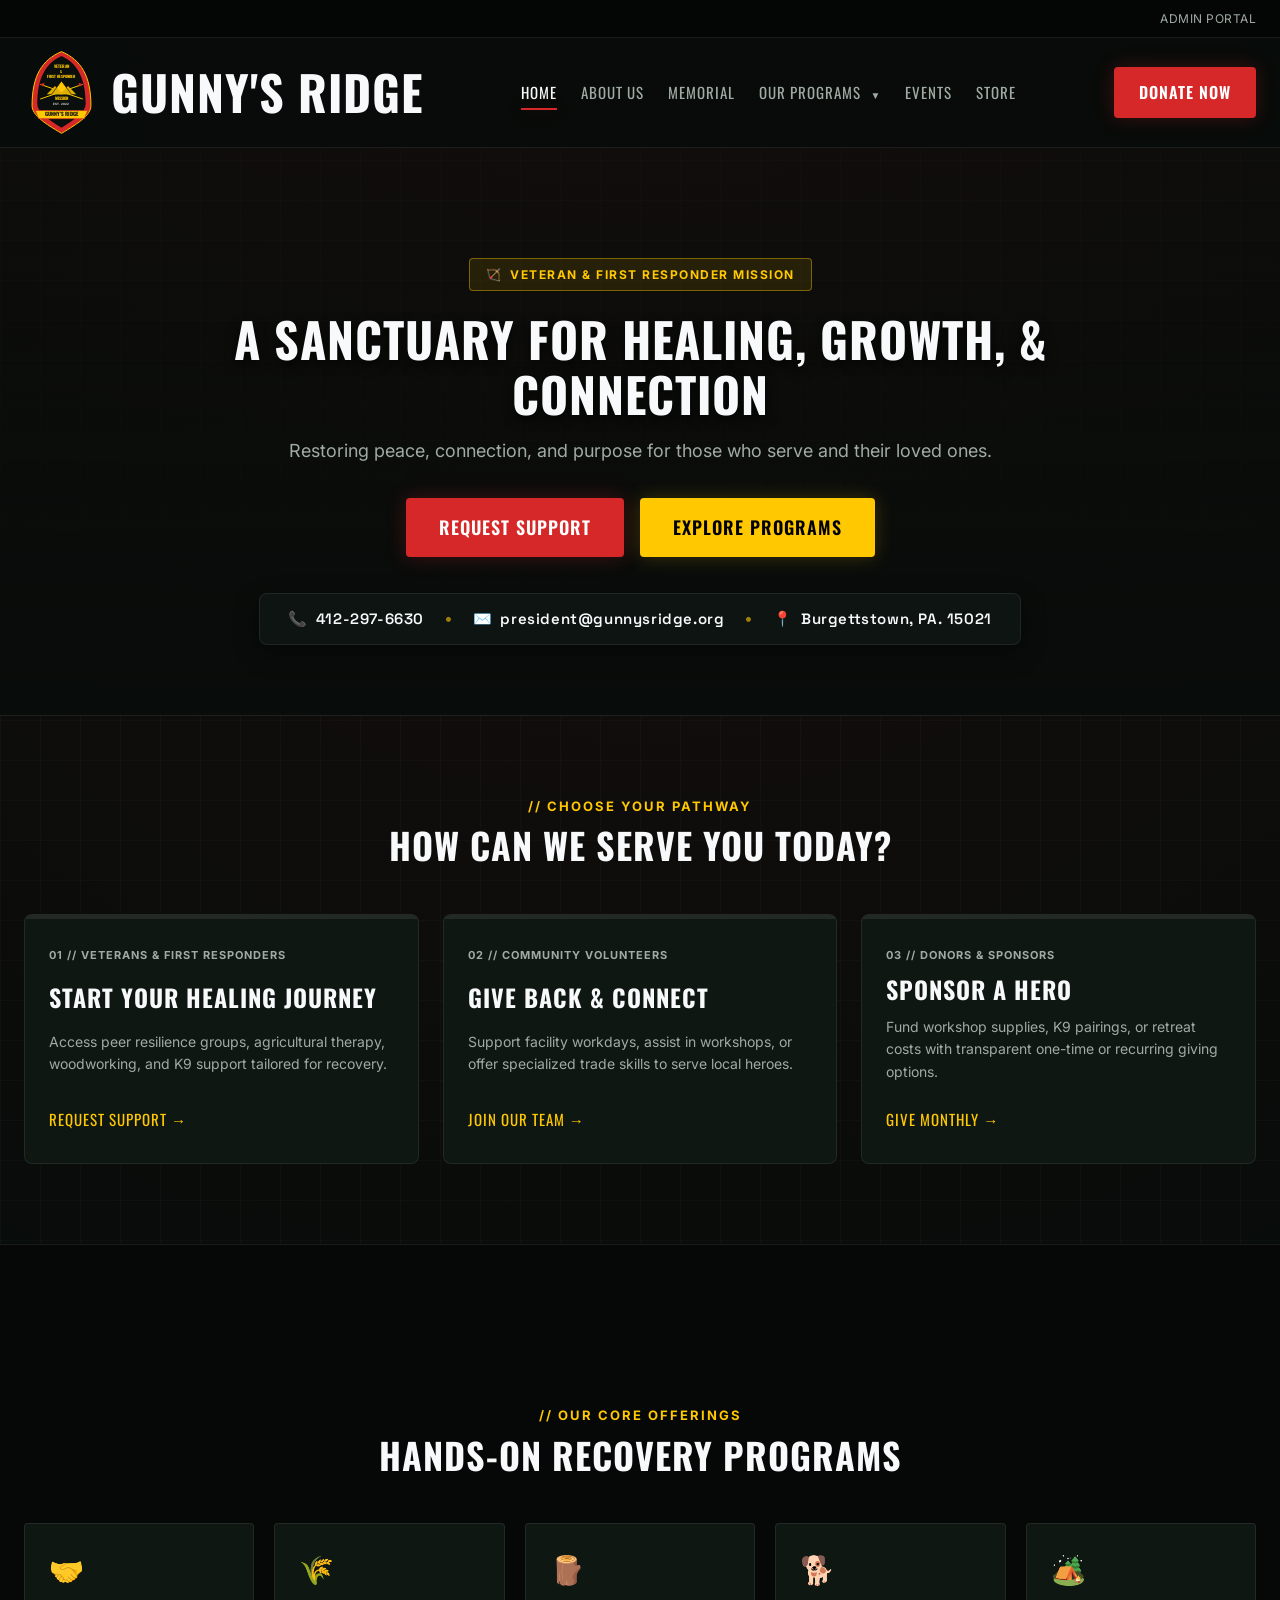
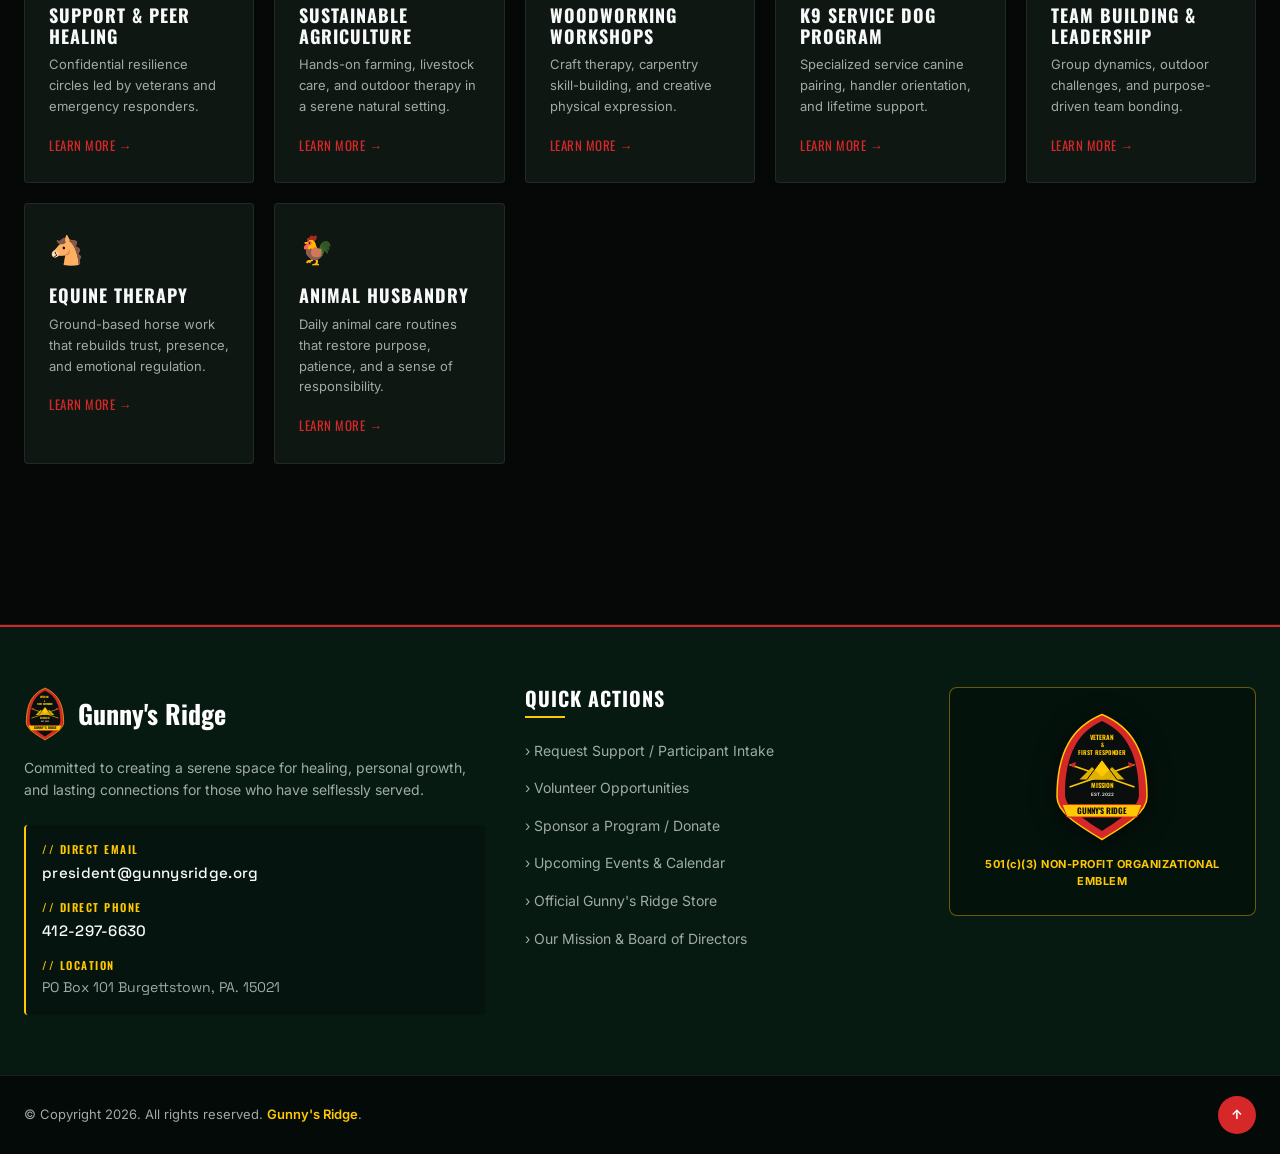
==== index.html @ 1c2050ba "First Commit" ====
<!DOCTYPE html>
<html lang="en">
<head>
  <meta charset="UTF-8">
  <meta name="viewport" content="width=device-width, initial-scale=1.0">
  <title>Gunny's Ridge — Veteran & First Responder Mission</title>
  
  <!-- Modern Display, Body & Contact Ribbon Typography -->
  <link rel="preconnect" href="https://fonts.googleapis.com">
  <link rel="preconnect" href="https://fonts.gstatic.com" crossorigin>
  <link href="https://fonts.googleapis.com/css2?family=Inter:wght@300;400;500;600;700&family=Oswald:wght@500;600;700&family=Space+Grotesk:wght@500;600&display=swap" rel="stylesheet">

  <link rel="stylesheet" href="shared.css">
  <link rel="stylesheet" href="homepage-style.css">
</head>
<body class="bg-pattern" id="top">

  <!-- SVG Logo Template definition for reuse -->
  <svg style="display: none;">
    <symbol id="gunny-emblem" viewBox="0 0 200 260">
      <!-- Shield Outer Border -->
      <path d="M 100,5 C 160,30 190,80 190,170 C 190,200 150,225 100,255 C 50,225 10,200 10,170 C 10,80 40,30 100,5 Z" fill="#D62828" stroke="#FFC800" stroke-width="3"/>
      <!-- Inner Black Shield -->
      <path d="M 100,18 C 148,40 174,85 174,165 C 174,190 140,212 100,238 C 60,212 26,190 26,165 C 26,85 52,40 100,18 Z" fill="#0A0E0C"/>
      
      <!-- Top Text -->
      <text x="100" y="55" fill="#FFC800" font-family="'Oswald', sans-serif" font-size="13" font-weight="700" text-anchor="middle">VETERAN</text>
      <text x="100" y="70" fill="#FFC800" font-family="'Oswald', sans-serif" font-size="11" font-weight="700" text-anchor="middle">&amp;</text>
      <text x="100" y="85" fill="#FFC800" font-family="'Oswald', sans-serif" font-size="12" font-weight="700" text-anchor="middle">FIRST RESPONDER</text>
      
      <!-- Crossed Arrows -->
      <line x1="35" y1="150" x2="165" y2="105" stroke="#FFC800" stroke-width="3"/>
      <polygon points="165,105 152,100 155,112" fill="#D62828"/>
      <line x1="35" y1="105" x2="165" y2="150" stroke="#FFC800" stroke-width="3"/>
      <polygon points="35,105 48,100 45,112" fill="#D62828"/>
      
      <!-- Gold Mountain Peaks -->
      <polygon points="100,95 130,135 70,135" fill="#FFC800"/>
      <polygon points="80,110 105,135 55,135" fill="#E0B000"/>
      <polygon points="120,110 145,135 95,135" fill="#E0B000"/>
      <polyline points="70,135 100,95 130,135" fill="none" stroke="#0A0E0C" stroke-width="2"/>
      
      <!-- Mission Text -->
      <text x="100" y="152" fill="#FFC800" font-family="'Oswald', sans-serif" font-size="13" font-weight="700" text-anchor="middle">MISSION</text>
      <text x="100" y="167" fill="#FFFFFF" font-family="'Inter', sans-serif" font-size="9" font-weight="600" text-anchor="middle">EST. 2022</text>
      
      <!-- Banner Ribbon -->
      <path d="M 20,185 L 180,185 L 170,210 L 30,210 Z" fill="#FFC800" stroke="#D62828" stroke-width="2"/>
      <text x="100" y="203" fill="#0A0E0C" font-family="'Oswald', sans-serif" font-size="16" font-weight="700" text-anchor="middle">GUNNY'S RIDGE</text>
    </symbol>
  </svg>

  <!-- Clean Top Utility Bar -->
  <div class="utility-bar">
    <div class="utility-container">
      <div class="utility-actions">
        <a href="#admin" class="admin-link">Admin Portal</a>
      </div>
    </div>
  </div>

<!-- Primary Navigation Header -->
  <header class="navbar">
    <div class="nav-container">
      <a href="index.html" class="brand-logo">
        <svg class="logo-img" viewBox="0 0 200 260"><use href="#gunny-emblem"></use></svg>
        <span class="brand-title">GUNNY'S RIDGE</span>
      </a>

      <input type="checkbox" id="nav-toggle" class="nav-toggle-input">
      <label for="nav-toggle" class="nav-toggle-label" aria-label="Toggle Navigation Menu">
        <span></span>
        <span></span>
        <span></span>
      </label>

      <nav class="nav-menu">
        <ul class="nav-links">
          <li><a href="index.html" class="nav-item active">HOME</a></li>
          <li><a href="About Us/about_us.html" class="nav-item">ABOUT US</a></li>
          <li><a href="About Us/about_us.html#memorial" class="nav-item">MEMORIAL</a></li>
          <li class="nav-dropdown">
            <a href="programs/programs-overview.html" class="nav-item">OUR PROGRAMS <span class="dropdown-arrow">▼</span></a>
            <ul class="dropdown-menu">
              <li><a href="programs/support-and-healing.html">Support and Healing</a></li>
              <li><a href="programs/sustainable-agriculture.html">Sustainable Agriculture</a></li>
              <li><a href="programs/wood-working.html">Wood Working</a></li>
              <li><a href="programs/team-building.html">Team Building &amp; Leadership</a></li>
              <li><a href="programs/k9-service.html">K9 Service Dog Program</a></li>
              <li><a href="programs/equine-therapy.html">Equine Therapy</a></li>
              <li><a href="programs/animal-husbandry.html">Animal Husbandry</a></li>
            </ul>
          </li>
          <li><a href="index.html#events" class="nav-item">EVENTS</a></li>
          <li><a href="index.html#shop" class="nav-item">STORE</a></li>
        </ul>
        <div class="nav-cta-mobile">
          <a href="index.html#donate" class="btn btn-crimson">DONATE NOW</a>
        </div>
      </nav>

      <div class="nav-cta-desktop">
        <a href="index.html#donate" class="btn btn-crimson">DONATE NOW</a>
      </div>
    </div>
  </header>

  <main>
    <!-- Hero Section -->
    <section class="hero">
      <div class="hero-container">
        <div class="hero-badge">
          <span class="badge-icon">🏹</span> VETERAN &amp; FIRST RESPONDER MISSION
        </div>
        <h1 class="hero-title">A SANCTUARY FOR HEALING, GROWTH, &amp; CONNECTION</h1>
        <p class="hero-subtitle">
          Restoring peace, connection, and purpose for those who serve and their loved ones.
        </p>
        <div class="hero-actions">
          <a href="#intake" class="btn btn-crimson btn-lg">REQUEST SUPPORT</a>
          <a href="#programs" class="btn btn-gold btn-lg">EXPLORE PROGRAMS</a>
        </div>

        <!-- Integrated Glassmorphic Contact Ribbon -->
        <div class="hero-contact-ribbon">
          <a href="tel:4122976630" class="hero-contact-item">📞 <span>412-297-6630</span></a>
          <span class="ribbon-divider">•</span>
          <a href="mailto:president@gunnysridge.org" class="hero-contact-item">✉️ <span>president@gunnysridge.org</span></a>
          <span class="ribbon-divider desktop-only">•</span>
          <span class="hero-contact-item desktop-only">📍 <span>Burgettstown, PA. 15021</span></span>
        </div>
      </div>
    </section>

    <!-- Segmented 3-Pathway Conversion Funnel -->
    <section class="section-container" id="pathways">
      <div class="section-header">
        <span class="section-badge">// CHOOSE YOUR PATHWAY</span>
        <h2 class="section-title">HOW CAN WE SERVE YOU TODAY?</h2>
      </div>

      <div class="pathways-grid">
        <!-- Pathway 1: Veterans -->
        <article class="pathway-card card-crimson" id="intake">
          <div class="card-badge">01 // VETERANS &amp; FIRST RESPONDERS</div>
          <h3 class="card-title">Start Your Healing Journey</h3>
          <p class="card-desc">Access peer resilience groups, agricultural therapy, woodworking, and K9 support tailored for recovery.</p>
          <a href="#intake" class="card-link">REQUEST SUPPORT →</a>
        </article>

        <!-- Pathway 2: Volunteers -->
        <article class="pathway-card card-gold" id="volunteer">
          <div class="card-badge">02 // COMMUNITY VOLUNTEERS</div>
          <h3 class="card-title">Give Back &amp; Connect</h3>
          <p class="card-desc">Support facility workdays, assist in workshops, or offer specialized trade skills to serve local heroes.</p>
          <a href="#volunteer" class="card-link">JOIN OUR TEAM →</a>
        </article>

        <!-- Pathway 3: Donors -->
        <article class="pathway-card card-accent" id="donate">
          <div class="card-badge">03 // DONORS &amp; SPONSORS</div>
          <h3 class="card-title">Sponsor A Hero</h3>
          <p class="card-desc">Fund workshop supplies, K9 pairings, or retreat costs with transparent one-time or recurring giving options.</p>
          <a href="#donate" class="card-link">GIVE MONTHLY →</a>
        </article>
      </div>
    </section>

    <!-- Core Programs Showcase -->
    <section class="programs-wrapper" id="programs">
      <div class="section-container">
        <div class="section-header">
          <span class="section-badge">// OUR CORE OFFERINGS</span>
          <h2 class="section-title">HANDS-ON RECOVERY PROGRAMS</h2>
        </div>

        <div class="programs-grid">
          <div class="program-card">
            <div class="program-icon">🤝</div>
            <h4>Support &amp; Peer Healing</h4>
            <p>Confidential resilience circles led by veterans and emergency responders.</p>
            <a href="programs/support-and-healing.html" class="program-link">LEARN MORE →</a>
          </div>

          <div class="program-card">
            <div class="program-icon">🌾</div>
            <h4>Sustainable Agriculture</h4>
            <p>Hands-on farming, livestock care, and outdoor therapy in a serene natural setting.</p>
            <a href="programs/sustainable-agriculture.html" class="program-link">LEARN MORE →</a>
          </div>

          <div class="program-card">
            <div class="program-icon">🪵</div>
            <h4>Woodworking Workshops</h4>
            <p>Craft therapy, carpentry skill-building, and creative physical expression.</p>
            <a href="programs/wood-working.html" class="program-link">LEARN MORE →</a>
          </div>

          <div class="program-card">
            <div class="program-icon">🐕</div>
            <h4>K9 Service Dog Program</h4>
            <p>Specialized service canine pairing, handler orientation, and lifetime support.</p>
            <a href="programs/k9-service.html" class="program-link">LEARN MORE →</a>
          </div>

          <div class="program-card">
            <div class="program-icon">🏕️</div>
            <h4>Team Building &amp; Leadership</h4>
            <p>Group dynamics, outdoor challenges, and purpose-driven team bonding.</p>
            <a href="programs/team-building.html" class="program-link">LEARN MORE →</a>
          </div>

          <div class="program-card">
            <div class="program-icon">🐴</div>
            <h4>Equine Therapy</h4>
            <p>Ground-based horse work that rebuilds trust, presence, and emotional regulation.</p>
            <a href="programs/equine-therapy.html" class="program-link">LEARN MORE →</a>
          </div>

          <div class="program-card">
            <div class="program-icon">🐓</div>
            <h4>Animal Husbandry</h4>
            <p>Daily animal care routines that restore purpose, patience, and a sense of responsibility.</p>
            <a href="programs/animal-husbandry.html" class="program-link">LEARN MORE →</a>
          </div>
        </div>
      </div>
    </section>

    <div id="events" hidden></div>
    <div id="shop" hidden></div>
  </main>

  <!-- Modernized Footer -->
  <footer class="modern-footer">
    <div class="footer-container">
      <!-- Col 1: Brand & Modern Contact Info -->
      <div class="footer-col brand-col">
        <div class="footer-logo-block">
          <svg class="footer-logo-img" viewBox="0 0 200 260"><use href="#gunny-emblem"></use></svg>
          <div class="footer-brand-title">Gunny's Ridge</div>
        </div>
        <p class="footer-mission">
          Committed to creating a serene space for healing, personal growth, and lasting connections for those who have selflessly served.
        </p>
        
        <!-- Modern Micro-Typography Contact Blocks -->
        <div class="footer-contact-info">
          <div class="contact-item">
            <span class="contact-label">// DIRECT EMAIL</span>
            <a href="mailto:president@gunnysridge.org" class="contact-value">president@gunnysridge.org</a>
          </div>
          <div class="contact-item">
            <span class="contact-label">// DIRECT PHONE</span>
            <a href="tel:4122976630" class="contact-value">412-297-6630</a>
          </div>
          <div class="contact-item">
            <span class="contact-label">// LOCATION</span>
            <span class="contact-value-static">PO Box 101 Burgettstown, PA. 15021</span>
          </div>
        </div>
      </div>

      <!-- Col 2: High-Value Quick Links -->
      <div class="footer-col nav-col">
        <h3 class="footer-heading">Quick Actions</h3>
        <ul class="footer-links">
          <li><a href="index.html#intake">› Request Support / Participant Intake</a></li>
          <li><a href="index.html#volunteer">› Volunteer Opportunities</a></li>
          <li><a href="index.html#donate">› Sponsor a Program / Donate</a></li>
          <li><a href="index.html#events">› Upcoming Events &amp; Calendar</a></li>
          <li><a href="index.html#shop">› Official Gunny's Ridge Store</a></li>
          <li><a href="About Us/about_us.html">› Our Mission &amp; Board of Directors</a></li>
        </ul>
      </div>

      <!-- Col 3: Emblem Showcase & Crest -->
      <div class="footer-col crest-col">
        <div class="crest-card">
          <svg class="crest-img" viewBox="0 0 200 260"><use href="#gunny-emblem"></use></svg>
          <div class="crest-tag">501(c)(3) NON-PROFIT ORGANIZATIONAL EMBLEM</div>
        </div>
      </div>
    </div>

    <!-- Sub-footer Bottom Bar -->
    <div class="footer-bottom">
      <div class="bottom-container">
        <p>© Copyright 2026. All rights reserved. <span class="highlight-text">Gunny's Ridge</span>.</p>
        <a href="#top" class="back-to-top" aria-label="Back to Top">
          <span>↑</span>
        </a>
      </div>
    </div>
  </footer>

</body>
</html>
---- shared.css ----
/* ==========================================================================
   GUNNY'S RIDGE — SHARED DESIGN SYSTEM (chrome, tokens, layout)
   ========================================================================== */

:root {
  --brand-red: #D62828;
  --brand-red-hover: #B01E1E;
  --brand-gold: #FFC800;
  --brand-gold-hover: #E0B000;

  --bg-dark-base: #080C0A;
  --bg-forest-dark: #061A12;
  --bg-card-surface: #0F1713;
  --bg-card-hover: #16221C;

  --text-primary: #F8F9FA;
  --text-muted: #A0ABA4;
  --text-gold: #FFD700;

  --border-subtle: rgba(255, 255, 255, 0.08);
  --border-red: rgba(214, 40, 40, 0.4);
  --border-gold: rgba(255, 200, 0, 0.4);
  --glow-red: 0 0 20px rgba(214, 40, 40, 0.25);
  --glow-gold: 0 0 20px rgba(255, 200, 0, 0.2);

  --font-heading: 'Oswald', sans-serif;
  --font-body: 'Inter', system-ui, -apple-system, sans-serif;
  --font-tech: 'Space Grotesk', sans-serif;

  --radius-sm: 4px;
  --radius-md: 8px;
  --radius-lg: 12px;
  --transition: all 0.25s cubic-bezier(0.4, 0, 0.2, 1);
}

*, *::before, *::after {
  box-sizing: border-box;
  margin: 0;
  padding: 0;
}

html {
  scroll-behavior: smooth;
  font-size: 16px;
}

body {
  background-color: var(--bg-dark-base);
  color: var(--text-primary);
  font-family: var(--font-body);
  line-height: 1.6;
  -webkit-font-smoothing: antialiased;
  overflow-x: hidden;
}

h1, h2, h3, h4 {
  font-family: var(--font-heading);
  text-transform: uppercase;
  letter-spacing: 1px;
  line-height: 1.15;
}

a {
  color: inherit;
  text-decoration: none;
}

.bg-pattern {
  background-image:
    radial-gradient(circle at 50% 0%, rgba(214, 40, 40, 0.08) 0%, transparent 50%),
    linear-gradient(to right, rgba(255, 255, 255, 0.02) 1px, transparent 1px),
    linear-gradient(to bottom, rgba(255, 255, 255, 0.02) 1px, transparent 1px);
  background-size: 100% 100%, 40px 40px, 40px 40px;
}

.desktop-only {
  display: inline;
}

/* Buttons */
.btn {
  display: inline-flex;
  align-items: center;
  justify-content: center;
  padding: 12px 24px;
  min-height: 48px;
  font-family: var(--font-heading);
  font-size: 16px;
  font-weight: 600;
  letter-spacing: 1px;
  text-transform: uppercase;
  border-radius: var(--radius-sm);
  cursor: pointer;
  border: 1px solid transparent;
  transition: var(--transition);
  white-space: nowrap;
  flex-shrink: 0;
}

.btn-lg {
  padding: 14px 32px;
  font-size: 18px;
}

.btn-crimson {
  background-color: var(--brand-red);
  color: #FFFFFF;
  box-shadow: var(--glow-red);
}

.btn-crimson:hover {
  background-color: var(--brand-red-hover);
  transform: translateY(-2px);
}

.btn-gold {
  background-color: var(--brand-gold);
  color: #000000;
  box-shadow: var(--glow-gold);
}

.btn-gold:hover {
  background-color: var(--brand-gold-hover);
  transform: translateY(-2px);
}

/* Utility bar */
.utility-bar {
  background-color: #040605;
  border-bottom: 1px solid var(--border-subtle);
  font-size: 13px;
  padding: 8px 0;
}

.utility-container {
  max-width: 1280px;
  margin: 0 auto;
  padding: 0 24px;
  display: flex;
  justify-content: flex-end;
  align-items: center;
  gap: 12px;
}

.admin-link {
  color: var(--text-muted);
  font-size: 12px;
  letter-spacing: 0.5px;
  text-transform: uppercase;
  white-space: nowrap;
}

.admin-link:hover {
  color: var(--text-primary);
}

/* Navbar */
.navbar {
  position: sticky;
  top: 0;
  z-index: 1000;
  background-color: rgba(8, 12, 10, 0.95);
  backdrop-filter: blur(12px);
  border-bottom: 1px solid var(--border-subtle);
}

.nav-container {
  max-width: 1280px;
  margin: 0 auto;
  padding: 12px 24px;
  display: flex;
  justify-content: space-between;
  align-items: center;
  gap: 20px;
  position: relative;
}

.brand-logo {
  display: flex;
  align-items: center;
  gap: 12px;
  flex-shrink: 0;
  text-decoration: none;
}

.logo-img {
  height: 85px;
  width: 75px;
  flex-shrink: 0;
  display: block;
}

.brand-title {
  font-family: var(--font-heading);
  font-size: 48px;
  font-weight: 700;
  color: var(--text-primary);
  line-height: 1;
  letter-spacing: 1px;
  white-space: nowrap;
}

.nav-menu {
  display: flex;
  align-items: center;
  gap: 28px;
}

.nav-links {
  display: flex;
  align-items: center;
  gap: 24px;
  list-style: none;
}

.nav-item {
  font-family: var(--font-heading);
  font-size: 15px;
  letter-spacing: 1px;
  color: var(--text-muted);
  padding: 6px 0;
  transition: var(--transition);
  position: relative;
  white-space: nowrap;
  display: inline-block;
}

.nav-item:hover,
.nav-item.active {
  color: var(--text-primary);
}

.nav-item.active::after {
  content: '';
  position: absolute;
  bottom: 0;
  left: 0;
  width: 100%;
  height: 2px;
  background-color: var(--brand-red);
  box-shadow: var(--glow-red);
}

.nav-cta-desktop {
  flex-shrink: 0;
}

.nav-cta-mobile {
  display: none;
}

.nav-toggle-input {
  display: none;
}

.nav-toggle-label {
  display: none;
  flex-direction: column;
  justify-content: space-between;
  width: 28px;
  height: 20px;
  cursor: pointer;
  flex-shrink: 0;
}

.nav-toggle-label span {
  height: 3px;
  width: 100%;
  background-color: var(--text-primary);
  border-radius: 2px;
  transition: var(--transition);
}

/* Dropdown */
.nav-dropdown {
  position: relative;
  display: inline-block;
}

.dropdown-arrow {
  font-size: 10px;
  margin-left: 6px;
  vertical-align: middle;
  transition: transform 0.2s ease;
}

.dropdown-menu {
  display: none;
  position: absolute;
  top: 100%;
  left: 0;
  background-color: var(--bg-card-surface);
  border: 1px solid var(--border-subtle);
  border-radius: var(--radius-sm);
  list-style: none;
  padding: 12px 0;
  min-width: 280px;
  z-index: 1001;
  box-shadow: 0 12px 30px rgba(0, 0, 0, 0.7), var(--glow-gold);
}

.nav-dropdown:hover .dropdown-menu {
  display: block;
  animation: fadeIn 0.2s ease-in-out;
}

.nav-dropdown:hover .dropdown-arrow {
  transform: rotate(180deg);
}

.dropdown-menu li a {
  display: block;
  padding: 12px 24px;
  color: var(--text-muted);
  font-size: 14px;
  font-family: var(--font-heading);
  letter-spacing: 1px;
  transition: var(--transition);
  text-transform: uppercase;
}

.dropdown-menu li a:hover {
  background-color: var(--bg-card-hover);
  color: var(--brand-gold);
  padding-left: 28px;
  border-left: 3px solid var(--brand-gold);
}

@keyframes fadeIn {
  from { opacity: 0; transform: translateY(-10px); }
  to { opacity: 1; transform: translateY(0); }
}

/* Page layout helpers */
.page-hero {
  padding: 80px 24px 60px;
  background:
    linear-gradient(180deg, rgba(8, 12, 10, 0.7) 0%, var(--bg-dark-base) 100%),
    url('https://images.unsplash.com/photo-1473448912268-2022ce9509d8?auto=format&fit=crop&w=1600&q=80') center/cover no-repeat;
  border-bottom: 1px solid var(--border-subtle);
  text-align: center;
}

.page-hero-container {
  max-width: 800px;
  margin: 0 auto;
}

.page-hero-title {
  font-size: 44px;
  margin-top: 8px;
  margin-bottom: 16px;
  text-shadow: 0 4px 12px rgba(0, 0, 0, 0.8);
}

.page-hero-subtitle {
  font-size: 17px;
  color: var(--text-muted);
  line-height: 1.6;
}

.section-container {
  max-width: 1280px;
  margin: 0 auto;
  padding: 80px 24px;
}

.section-header {
  text-align: center;
  margin-bottom: 48px;
}

.section-badge {
  color: var(--brand-gold);
  font-size: 13px;
  font-weight: 700;
  letter-spacing: 2px;
  display: block;
  margin-bottom: 8px;
}

.section-title {
  font-size: 36px;
}

.section-subtitle {
  color: var(--text-muted);
  font-size: 16px;
  max-width: 720px;
  margin: 12px auto 0;
  line-height: 1.6;
}

.narrative-text {
  color: var(--text-muted);
  font-size: 15px;
  margin-bottom: 16px;
  line-height: 1.7;
}

.content-body {
  max-width: 800px;
  text-align: center;
}

.card-badge {
  font-size: 11px;
  font-weight: 700;
  letter-spacing: 1px;
  color: var(--text-muted);
  margin-bottom: 12px;
}

.card-title {
  font-size: 24px;
  margin-bottom: 12px;
}

.card-desc {
  color: var(--text-muted);
  font-size: 14px;
  margin-bottom: 24px;
}

.card-link {
  font-family: var(--font-heading);
  font-size: 15px;
  color: var(--brand-gold);
  letter-spacing: 1px;
  display: inline-flex;
  align-items: center;
  gap: 6px;
  transition: var(--transition);
}

.card-link:hover {
  color: #FFFFFF;
}

/* FAQ */
.faq-section {
  max-width: 900px;
  margin: 0 auto 80px;
  padding: 0 24px;
}

.faq-title {
  text-align: center;
  font-size: 32px;
  margin-bottom: 30px;
  color: var(--brand-gold);
}

.faq-item {
  background: var(--bg-card-surface);
  border: 1px solid var(--border-subtle);
  border-radius: var(--radius-sm);
  margin-bottom: 16px;
  transition: var(--transition);
}

.faq-item:hover {
  border-color: var(--border-gold);
}

.faq-item summary {
  font-family: var(--font-heading);
  padding: 20px 24px;
  cursor: pointer;
  font-size: 18px;
  color: var(--text-primary);
  list-style: none;
  display: flex;
  justify-content: space-between;
  align-items: center;
  letter-spacing: 0.5px;
}

.faq-item summary::-webkit-details-marker {
  display: none;
}

.faq-item summary::after {
  content: '+';
  color: var(--brand-red);
  font-size: 24px;
  font-weight: 700;
  transition: var(--transition);
}

.faq-item[open] summary::after {
  content: '−';
  color: var(--brand-gold);
}

.faq-item p {
  padding: 0 24px 24px;
  color: var(--text-muted);
  font-size: 15px;
  line-height: 1.7;
  border-top: 1px solid rgba(255, 255, 255, 0.05);
  margin-top: 10px;
  padding-top: 20px;
}

/* Footer */
.modern-footer {
  background-color: var(--bg-forest-dark);
  border-top: 2px solid var(--brand-red);
  color: var(--text-primary);
  padding-top: 60px;
}

.footer-container {
  max-width: 1280px;
  margin: 0 auto;
  padding: 0 24px 60px;
  display: grid;
  grid-template-columns: 1.2fr 1fr 0.8fr;
  gap: 40px;
  align-items: start;
}

.footer-col {
  display: flex;
  flex-direction: column;
}

.footer-logo-block {
  display: flex;
  align-items: center;
  gap: 12px;
  margin-bottom: 16px;
}

.footer-logo-img {
  height: 54px;
  width: 42px;
  flex-shrink: 0;
}

.footer-brand-title {
  font-family: var(--font-heading);
  font-size: 26px;
  font-weight: 700;
  color: #FFFFFF;
}

.footer-mission {
  color: var(--text-muted);
  font-size: 14px;
  line-height: 1.6;
  margin-bottom: 24px;
}

.footer-contact-info {
  display: flex;
  flex-direction: column;
  gap: 14px;
  background: rgba(0, 0, 0, 0.25);
  padding: 16px;
  border-radius: var(--radius-sm);
  border-left: 2px solid var(--brand-gold);
}

.contact-item {
  display: flex;
  flex-direction: column;
  gap: 2px;
}

.contact-label {
  font-family: var(--font-heading);
  color: var(--brand-gold);
  font-size: 11px;
  letter-spacing: 1.5px;
  text-transform: uppercase;
  font-weight: 600;
}

.contact-value {
  font-family: var(--font-tech);
  color: var(--text-primary);
  font-size: 15px;
  font-weight: 500;
  letter-spacing: 0.3px;
  transition: var(--transition);
}

.contact-value:hover {
  color: var(--brand-red);
  padding-left: 2px;
}

.contact-value-static {
  font-family: var(--font-tech);
  color: var(--text-muted);
  font-size: 14px;
}

.footer-heading {
  font-size: 20px;
  color: #FFFFFF;
  margin-bottom: 20px;
  position: relative;
  padding-bottom: 8px;
}

.footer-heading::after {
  content: '';
  position: absolute;
  bottom: 0;
  left: 0;
  width: 40px;
  height: 2px;
  background-color: var(--brand-gold);
}

.footer-links {
  list-style: none;
  display: flex;
  flex-direction: column;
  gap: 12px;
}

.footer-links a {
  color: var(--text-muted);
  font-size: 14px;
  transition: var(--transition);
}

.footer-links a:hover {
  color: #FFFFFF;
  padding-left: 4px;
}

.crest-card {
  background: rgba(0, 0, 0, 0.3);
  border: 1px solid var(--border-gold);
  border-radius: var(--radius-md);
  padding: 24px;
  text-align: center;
  display: flex;
  flex-direction: column;
  align-items: center;
}

.crest-img {
  width: 100px;
  height: 130px;
  margin-bottom: 14px;
  filter: drop-shadow(0 4px 12px rgba(0, 0, 0, 0.6));
}

.crest-tag {
  font-size: 11px;
  font-weight: 700;
  color: var(--brand-gold);
  letter-spacing: 0.5px;
}

.footer-bottom {
  background-color: #030A07;
  border-top: 1px solid var(--border-subtle);
  padding: 20px 24px;
  font-size: 13px;
  color: var(--text-muted);
}

.bottom-container {
  max-width: 1280px;
  margin: 0 auto;
  display: flex;
  justify-content: space-between;
  align-items: center;
}

.highlight-text {
  color: var(--brand-gold);
  font-weight: 600;
}

.back-to-top {
  width: 38px;
  height: 38px;
  background-color: var(--brand-red);
  color: #FFFFFF;
  border-radius: 50%;
  display: flex;
  align-items: center;
  justify-content: center;
  font-weight: 700;
  transition: var(--transition);
}

.back-to-top:hover {
  background-color: var(--brand-gold);
  color: #000000;
}

/* Responsive — chrome */
@media (max-width: 1240px) and (min-width: 1025px) {
  .brand-title {
    font-size: 26px;
  }

  .nav-links {
    gap: 16px;
  }

  .nav-container {
    gap: 12px;
  }
}

@media (max-width: 1024px) {
  .nav-cta-desktop {
    display: none;
  }

  .nav-toggle-label {
    display: flex;
  }

  .nav-menu {
    position: absolute;
    top: 100%;
    left: 0;
    width: 100%;
    background-color: #080C0A;
    border-bottom: 1px solid var(--border-subtle);
    flex-direction: column;
    padding: 0 24px;
    gap: 16px;
    max-height: 0;
    opacity: 0;
    overflow: hidden;
    pointer-events: none;
    transition: max-height 0.35s ease, opacity 0.25s ease, padding 0.35s ease;
    box-shadow: 0 10px 30px rgba(0, 0, 0, 0.8);
  }

  .nav-toggle-input:checked ~ .nav-menu {
    max-height: 85vh;
    overflow-y: auto;
    opacity: 1;
    padding: 24px;
    pointer-events: auto;
  }

  .nav-links {
    flex-direction: column;
    align-items: flex-start;
    gap: 16px;
    width: 100%;
  }

  .nav-cta-mobile {
    display: block;
    width: 100%;
    margin-top: 8px;
  }

  .nav-cta-mobile .btn {
    width: 100%;
  }

  .dropdown-menu {
    position: static;
    box-shadow: none;
    border: none;
    border-left: 2px solid var(--border-subtle);
    padding-left: 10px;
    margin-top: 10px;
    display: none;
  }

  .nav-toggle-input:checked ~ .nav-menu .dropdown-menu,
  .nav-dropdown:hover .dropdown-menu,
  .nav-dropdown.active .dropdown-menu {
    display: block;
  }

  .footer-container {
    grid-template-columns: 1fr 1fr;
  }

  .crest-col {
    grid-column: span 2;
  }

  .crest-card {
    flex-direction: row;
    justify-content: space-around;
    text-align: left;
  }

  .crest-img {
    margin-bottom: 0;
  }
}

@media (max-width: 640px) {
  .desktop-only {
    display: none;
  }

  .brand-title {
    font-size: 24px;
  }

  .page-hero-title {
    font-size: 32px;
  }

  .section-title {
    font-size: 26px;
  }

  .footer-container {
    grid-template-columns: 1fr;
    gap: 32px;
  }

  .crest-col {
    grid-column: span 1;
  }

  .crest-card {
    flex-direction: column;
    text-align: center;
  }

  .crest-img {
    margin-bottom: 12px;
  }

  .bottom-container {
    flex-direction: column;
    gap: 12px;
    text-align: center;
  }
}
---- homepage-style.css ----
/* ==========================================================================
   HOMEPAGE — page-specific styles (chrome lives in shared.css)
   ========================================================================== */

.hero {
  position: relative;
  padding: 110px 24px 70px;
  text-align: center;
  display: flex;
  align-items: center;
  justify-content: center;
  min-height: 540px;
  background:
    linear-gradient(180deg, rgba(8, 12, 10, 0.4) 0%, var(--bg-dark-base) 100%),
    url('https://images.unsplash.com/photo-1500382017468-9049fed747ef?auto=format&fit=crop&w=1600&q=80') center/cover no-repeat;
  border-bottom: 1px solid var(--border-subtle);
}

.hero-container {
  max-width: 860px;
  z-index: 2;
  display: flex;
  flex-direction: column;
  align-items: center;
}

.hero-badge {
  display: inline-flex;
  align-items: center;
  gap: 8px;
  background: rgba(255, 200, 0, 0.1);
  border: 1px solid var(--border-gold);
  color: var(--brand-gold);
  padding: 6px 16px;
  border-radius: var(--radius-sm);
  font-size: 12px;
  font-weight: 700;
  letter-spacing: 1.5px;
  margin-bottom: 20px;
}

.hero-title {
  font-size: 48px;
  margin-bottom: 16px;
  text-shadow: 0 4px 12px rgba(0, 0, 0, 0.8);
}

.hero-subtitle {
  font-size: 18px;
  color: var(--text-muted);
  margin-bottom: 32px;
  max-width: 750px;
  margin-left: auto;
  margin-right: auto;
}

.hero-actions {
  display: flex;
  gap: 16px;
  justify-content: center;
  flex-wrap: wrap;
}

.hero-contact-ribbon {
  display: inline-flex;
  align-items: center;
  gap: 20px;
  margin-top: 36px;
  background: rgba(15, 23, 19, 0.85);
  border: 1px solid var(--border-subtle);
  padding: 12px 28px;
  border-radius: var(--radius-md);
  backdrop-filter: blur(8px);
  flex-wrap: wrap;
  justify-content: center;
  box-shadow: 0 8px 24px rgba(0, 0, 0, 0.4);
}

.hero-contact-item {
  font-family: var(--font-tech);
  font-size: 15px;
  color: var(--text-primary);
  font-weight: 600;
  letter-spacing: 0.5px;
  display: inline-flex;
  align-items: center;
  gap: 8px;
  transition: var(--transition);
}

.hero-contact-item span {
  letter-spacing: 0.6px;
}

.hero-contact-item:hover {
  color: var(--brand-gold);
}

.ribbon-divider {
  color: var(--brand-gold);
  opacity: 0.6;
}

.pathways-grid {
  display: grid;
  grid-template-columns: repeat(auto-fit, minmax(300px, 1fr));
  gap: 24px;
}

.pathway-card {
  background-color: var(--bg-card-surface);
  border: 1px solid var(--border-subtle);
  border-radius: var(--radius-md);
  padding: 32px 24px;
  display: flex;
  flex-direction: column;
  justify-content: space-between;
  transition: var(--transition);
  position: relative;
  overflow: hidden;
}

.pathway-card::before {
  content: '';
  position: absolute;
  top: 0;
  left: 0;
  width: 100%;
  height: 4px;
  background-color: var(--border-subtle);
}

.card-crimson:hover::before {
  background-color: var(--brand-red);
}

.card-gold:hover::before {
  background-color: var(--brand-gold);
}

.card-accent:hover::before {
  background-color: #10B981;
}

.pathway-card:hover {
  background-color: var(--bg-card-hover);
  transform: translateY(-4px);
  box-shadow: 0 10px 30px rgba(0, 0, 0, 0.5);
}

.programs-wrapper {
  background-color: #050806;
  border-top: 1px solid var(--border-subtle);
  border-bottom: 1px solid var(--border-subtle);
  padding: 80px 0;
}

.programs-grid {
  display: grid;
  grid-template-columns: repeat(auto-fit, minmax(220px, 1fr));
  gap: 20px;
}

.program-card {
  background-color: var(--bg-card-surface);
  border: 1px solid var(--border-subtle);
  border-radius: var(--radius-sm);
  padding: 24px;
  transition: var(--transition);
}

.program-card:hover {
  border-color: var(--border-gold);
  transform: translateY(-2px);
}

.program-icon {
  font-size: 28px;
  margin-bottom: 12px;
}

.program-card h4 {
  font-size: 18px;
  margin-bottom: 8px;
}

.program-card p {
  color: var(--text-muted);
  font-size: 13px;
  margin-bottom: 16px;
}

.program-link {
  font-family: var(--font-heading);
  font-size: 13px;
  color: var(--brand-red);
  letter-spacing: 0.5px;
}

@media (max-width: 640px) {
  .hero-title {
    font-size: 32px;
  }

  .hero-subtitle {
    font-size: 15px;
  }

  .hero-actions {
    flex-direction: column;
    width: 100%;
  }

  .hero-actions .btn {
    width: 100%;
  }

  .hero-contact-ribbon {
    flex-direction: column;
    gap: 8px;
    width: 100%;
  }

  .ribbon-divider {
    display: none;
  }
}
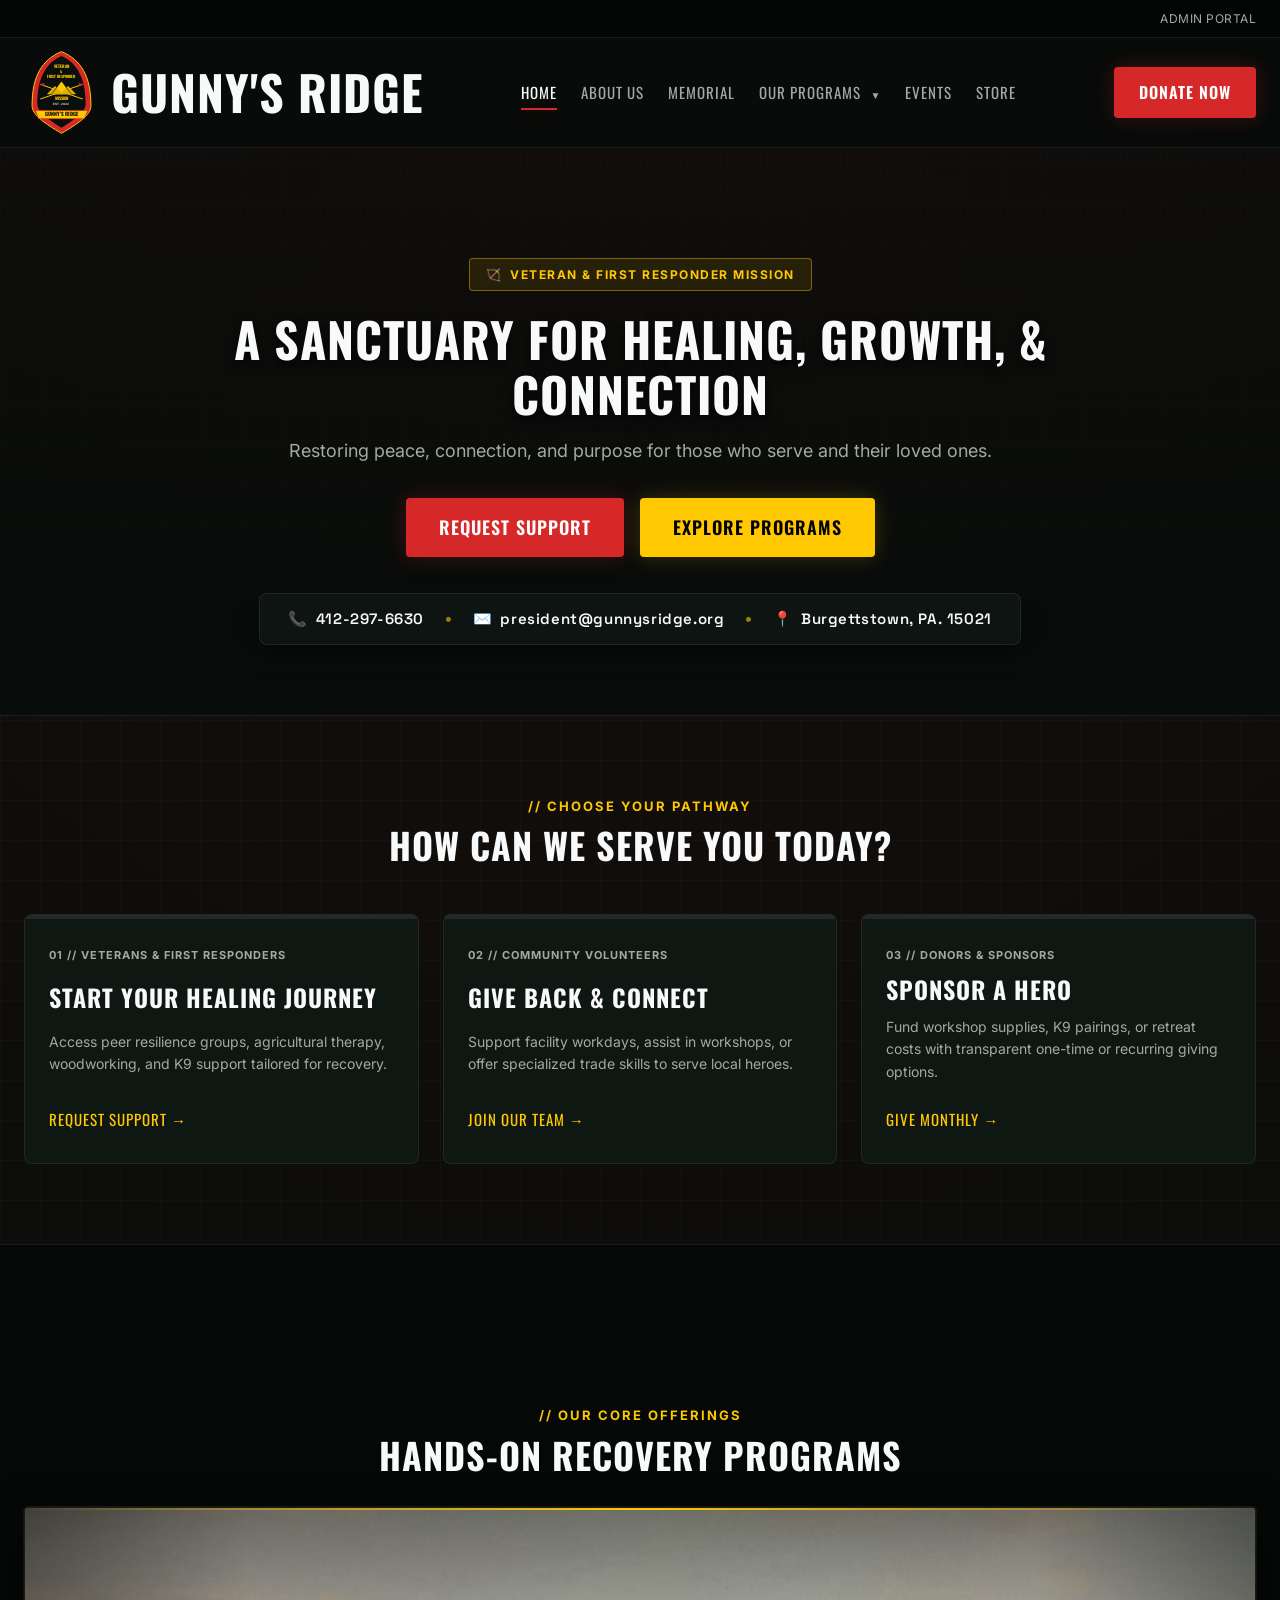
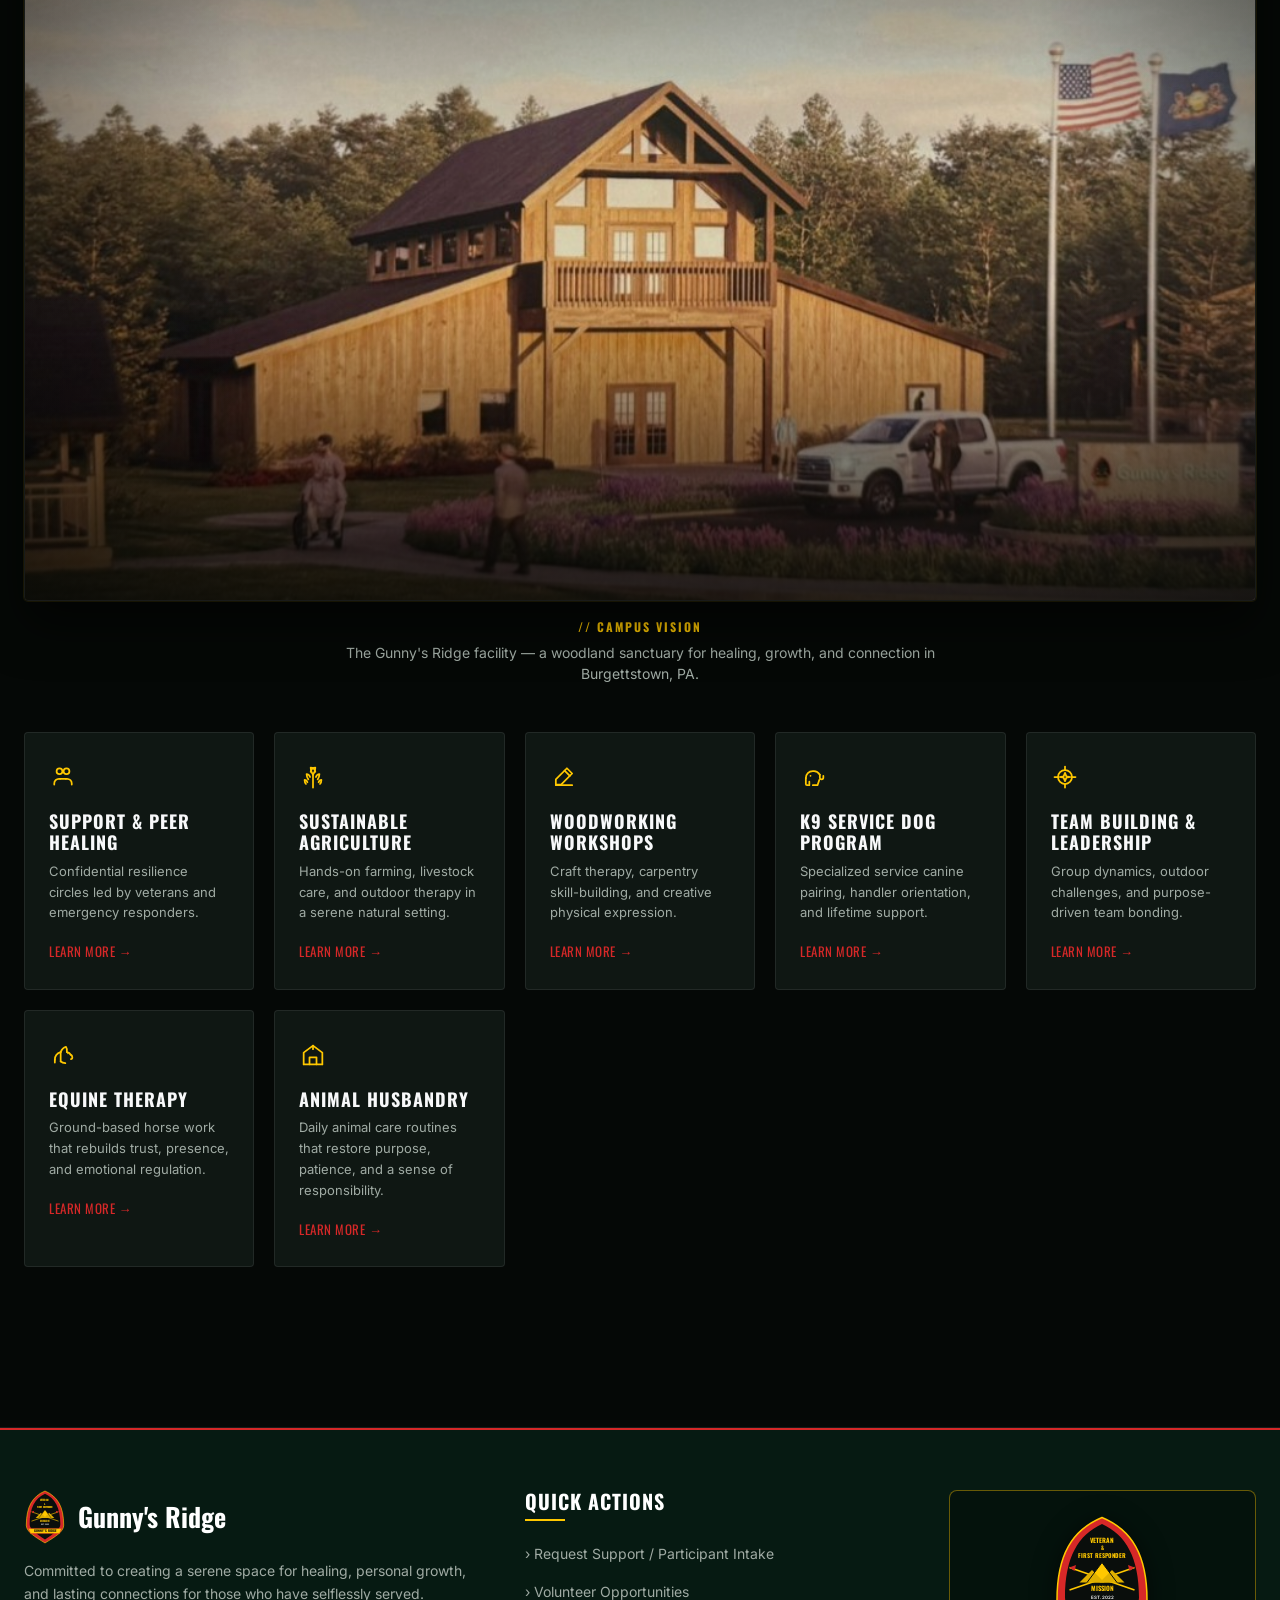
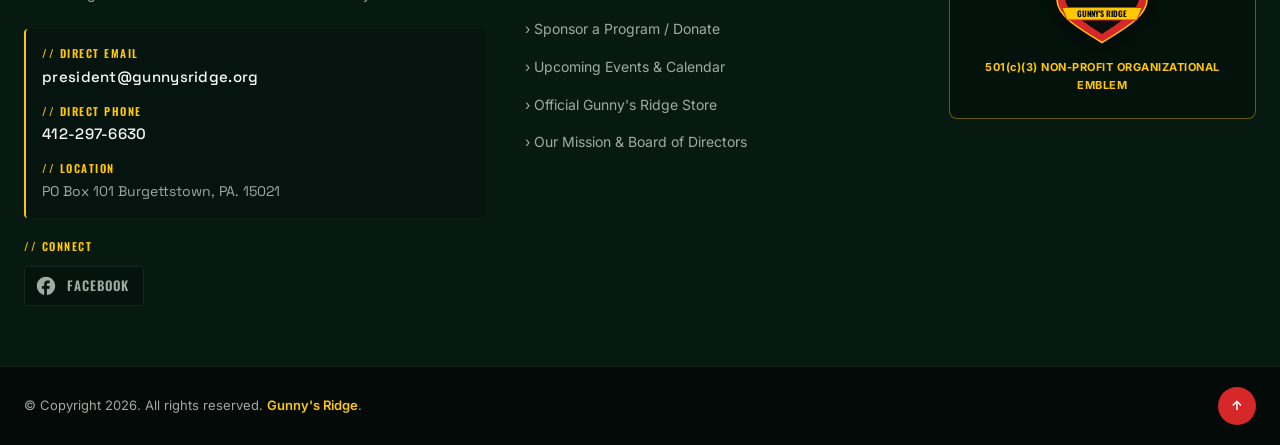
==== commit 81937d88: "Added Events Page, new images, and favivon." ====
--- a/index.html
+++ b/index.html
@@ -2,6 +2,7 @@
 <html lang="en">
 <head>
   <meta charset="UTF-8">
+  <link rel="icon" href="favicon.svg" type="image/svg+xml">
   <meta name="viewport" content="width=device-width, initial-scale=1.0">
   <title>Gunny's Ridge — Veteran & First Responder Mission</title>
   
@@ -77,8 +78,8 @@
       <nav class="nav-menu">
         <ul class="nav-links">
           <li><a href="index.html" class="nav-item active">HOME</a></li>
-          <li><a href="About Us/about_us.html" class="nav-item">ABOUT US</a></li>
-          <li><a href="About Us/about_us.html#memorial" class="nav-item">MEMORIAL</a></li>
+          <li><a href="about_us/about_us.html" class="nav-item">ABOUT US</a></li>
+          <li><a href="about_us/about_us.html#memorial" class="nav-item">MEMORIAL</a></li>
           <li class="nav-dropdown">
             <a href="programs/programs-overview.html" class="nav-item">OUR PROGRAMS <span class="dropdown-arrow">▼</span></a>
             <ul class="dropdown-menu">
@@ -91,7 +92,7 @@
               <li><a href="programs/animal-husbandry.html">Animal Husbandry</a></li>
             </ul>
           </li>
-          <li><a href="index.html#events" class="nav-item">EVENTS</a></li>
+          <li><a href="events/events.html" class="nav-item">EVENTS</a></li>
           <li><a href="index.html#shop" class="nav-item">STORE</a></li>
         </ul>
         <div class="nav-cta-mobile">
@@ -174,51 +175,127 @@
           <h2 class="section-title">HANDS-ON RECOVERY PROGRAMS</h2>
         </div>
 
+        <figure class="facility-showcase">
+          <div class="facility-frame">
+            <img
+              src="images/gunnys-ridge-facility.jpg"
+              alt="Architectural vision of the Gunny's Ridge facility nestled in the Pennsylvania woodland"
+              width="1024"
+              height="565"
+              loading="lazy"
+            >
+          </div>
+          <figcaption class="facility-caption">
+            <span class="facility-label">// CAMPUS VISION</span>
+            <p>The Gunny's Ridge facility — a woodland sanctuary for healing, growth, and connection in Burgettstown, PA.</p>
+          </figcaption>
+        </figure>
+
         <div class="programs-grid">
           <div class="program-card">
-            <div class="program-icon">🤝</div>
+            <div class="program-icon" aria-hidden="true">
+              <svg viewBox="0 0 24 24" fill="none" stroke="currentColor" stroke-width="1.5" stroke-linecap="round" stroke-linejoin="round">
+                <circle cx="9" cy="7" r="2.5"/>
+                <circle cx="15" cy="7" r="2.5"/>
+                <path d="M4.5 18.5v-1a4 4 0 0 1 4-4h1"/>
+                <path d="M19.5 18.5v-1a4 4 0 0 0-4-4h-1"/>
+                <path d="M9.5 13.5h5"/>
+              </svg>
+            </div>
             <h4>Support &amp; Peer Healing</h4>
             <p>Confidential resilience circles led by veterans and emergency responders.</p>
             <a href="programs/support-and-healing.html" class="program-link">LEARN MORE →</a>
           </div>
 
           <div class="program-card">
-            <div class="program-icon">🌾</div>
+            <div class="program-icon" aria-hidden="true">
+              <svg viewBox="0 0 24 24" fill="none" stroke="currentColor" stroke-width="1.5" stroke-linecap="round" stroke-linejoin="round">
+                <path d="M12 21V10"/>
+                <path d="M12 10c-1.5-2-2-4-2-6 2 0 3.5 1.5 4 3.5"/>
+                <path d="M12 10c1.5-2 2-4 2-6-2 0-3.5 1.5-4 3.5"/>
+                <path d="M8 14c-1.2-1.5-1.5-3-1.5-4.5 1.5 0 2.5 1 3 2.5"/>
+                <path d="M16 14c1.2-1.5 1.5-3 1.5-4.5-1.5 0-2.5 1-3 2.5"/>
+                <path d="M6 18c-1-1-1.2-2.2-1.2-3.5 1.2 0 2 .8 2.4 2"/>
+                <path d="M18 18c1-1 1.2-2.2 1.2-3.5-1.2 0-2 .8-2.4 2"/>
+              </svg>
+            </div>
             <h4>Sustainable Agriculture</h4>
             <p>Hands-on farming, livestock care, and outdoor therapy in a serene natural setting.</p>
             <a href="programs/sustainable-agriculture.html" class="program-link">LEARN MORE →</a>
           </div>
 
           <div class="program-card">
-            <div class="program-icon">🪵</div>
+            <div class="program-icon" aria-hidden="true">
+              <svg viewBox="0 0 24 24" fill="none" stroke="currentColor" stroke-width="1.5" stroke-linecap="round" stroke-linejoin="round">
+                <path d="M14.5 4.5 19 9l-9.5 9.5H5v-4.5L14.5 4.5z"/>
+                <path d="M12.5 6.5 17 11"/>
+                <path d="M5 19h14"/>
+              </svg>
+            </div>
             <h4>Woodworking Workshops</h4>
             <p>Craft therapy, carpentry skill-building, and creative physical expression.</p>
             <a href="programs/wood-working.html" class="program-link">LEARN MORE →</a>
           </div>
 
           <div class="program-card">
-            <div class="program-icon">🐕</div>
+            <div class="program-icon" aria-hidden="true">
+              <svg viewBox="0 0 24 24" fill="none" stroke="currentColor" stroke-width="1.5" stroke-linecap="round" stroke-linejoin="round">
+                <path d="M5 13c0-3.5 2.5-6 6-6h1c2.5 0 4 1.5 5 3"/>
+                <path d="M17 10v2.5a1.5 1.5 0 0 0 3 0V11"/>
+                <path d="M5 13v5a1 1 0 0 0 1 1h1"/>
+                <path d="M11 19h4l1.5-4.5"/>
+                <path d="M8 19v-3"/>
+                <circle cx="9" cy="11" r="0.75" fill="currentColor" stroke="none"/>
+              </svg>
+            </div>
             <h4>K9 Service Dog Program</h4>
             <p>Specialized service canine pairing, handler orientation, and lifetime support.</p>
             <a href="programs/k9-service.html" class="program-link">LEARN MORE →</a>
           </div>
 
           <div class="program-card">
-            <div class="program-icon">🏕️</div>
+            <div class="program-icon" aria-hidden="true">
+              <svg viewBox="0 0 24 24" fill="none" stroke="currentColor" stroke-width="1.5" stroke-linecap="round" stroke-linejoin="round">
+                <path d="M12 3v3"/>
+                <path d="M12 18v3"/>
+                <path d="M3 12h3"/>
+                <path d="M18 12h3"/>
+                <circle cx="12" cy="12" r="6"/>
+                <path d="M12 8.5 13.2 11.5 16.5 12 13.2 12.5 12 15.5 10.8 12.5 7.5 12 10.8 11.5Z"/>
+              </svg>
+            </div>
             <h4>Team Building &amp; Leadership</h4>
             <p>Group dynamics, outdoor challenges, and purpose-driven team bonding.</p>
             <a href="programs/team-building.html" class="program-link">LEARN MORE →</a>
           </div>
 
           <div class="program-card">
-            <div class="program-icon">🐴</div>
+            <div class="program-icon" aria-hidden="true">
+              <svg viewBox="0 0 24 24" fill="none" stroke="currentColor" stroke-width="1.5" stroke-linecap="round" stroke-linejoin="round">
+                <path d="M5 16c0-3 2-5.5 5-6.5"/>
+                <path d="M10 9.5c1-2.5 2.5-4 4.5-4.5 1 1.5 1.2 3 .8 4.5"/>
+                <path d="M15.5 9.5c1.5.2 2.5 1 3 2.2"/>
+                <path d="M18.5 11.7c.8.3 1.5 1 1.5 2.3 0 1-.5 1.5-1.2 1.5"/>
+                <path d="M5 16v2.5"/>
+                <path d="M10 9.5v8"/>
+                <path d="M14 19c-1.5 0-3-.5-4-1.5"/>
+                <circle cx="16.2" cy="10.8" r="0.6" fill="currentColor" stroke="none"/>
+              </svg>
+            </div>
             <h4>Equine Therapy</h4>
             <p>Ground-based horse work that rebuilds trust, presence, and emotional regulation.</p>
             <a href="programs/equine-therapy.html" class="program-link">LEARN MORE →</a>
           </div>
 
           <div class="program-card">
-            <div class="program-icon">🐓</div>
+            <div class="program-icon" aria-hidden="true">
+              <svg viewBox="0 0 24 24" fill="none" stroke="currentColor" stroke-width="1.5" stroke-linecap="round" stroke-linejoin="round">
+                <path d="M4 20V10l8-6 8 6v10"/>
+                <path d="M9 20v-6h6v6"/>
+                <path d="M4 20h16"/>
+                <path d="M12 4v3"/>
+              </svg>
+            </div>
             <h4>Animal Husbandry</h4>
             <p>Daily animal care routines that restore purpose, patience, and a sense of responsibility.</p>
             <a href="programs/animal-husbandry.html" class="program-link">LEARN MORE →</a>
@@ -227,7 +304,6 @@
       </div>
     </section>
 
-    <div id="events" hidden></div>
     <div id="shop" hidden></div>
   </main>
 
@@ -259,6 +335,24 @@
             <span class="contact-value-static">PO Box 101 Burgettstown, PA. 15021</span>
           </div>
         </div>
+
+        <div class="footer-social">
+          <span class="contact-label">// CONNECT</span>
+          <ul class="social-links">
+            <li>
+              <a href="https://www.facebook.com/profile.php?id=100088198623517"
+                 class="social-link"
+                 target="_blank"
+                 rel="noopener noreferrer"
+                 aria-label="Gunny's Ridge on Facebook">
+                <svg viewBox="0 0 24 24" aria-hidden="true" focusable="false">
+                  <path d="M22 12c0-5.52-4.48-10-10-10S2 6.48 2 12c0 4.84 3.44 8.87 8 9.8V15H7.5v-3H10v-2.5C10 7.57 11.57 6 13.5 6H16v3h-2c-.55 0-1 .45-1 1V12h3v3h-3v6.95c5.05-.5 9-4.76 9-9.95z"/>
+                </svg>
+                <span class="social-link-label">Facebook</span>
+              </a>
+            </li>
+          </ul>
+        </div>
       </div>
 
       <!-- Col 2: High-Value Quick Links -->
@@ -268,9 +362,9 @@
           <li><a href="index.html#intake">› Request Support / Participant Intake</a></li>
           <li><a href="index.html#volunteer">› Volunteer Opportunities</a></li>
           <li><a href="index.html#donate">› Sponsor a Program / Donate</a></li>
-          <li><a href="index.html#events">› Upcoming Events &amp; Calendar</a></li>
+          <li><a href="events/events.html">› Upcoming Events &amp; Calendar</a></li>
           <li><a href="index.html#shop">› Official Gunny's Ridge Store</a></li>
-          <li><a href="About Us/about_us.html">› Our Mission &amp; Board of Directors</a></li>
+          <li><a href="about_us/about_us.html">› Our Mission &amp; Board of Directors</a></li>
         </ul>
       </div>
 
--- a/shared.css
+++ b/shared.css
@@ -596,6 +596,57 @@
   font-family: var(--font-tech);
   color: var(--text-muted);
   font-size: 14px;
+}
+
+.footer-social {
+  display: flex;
+  flex-direction: column;
+  gap: 10px;
+  margin-top: 20px;
+}
+
+.social-links {
+  list-style: none;
+  display: flex;
+  flex-wrap: wrap;
+  gap: 10px;
+}
+
+.social-link {
+  display: inline-flex;
+  align-items: center;
+  justify-content: center;
+  gap: 10px;
+  min-height: 40px;
+  padding: 8px 14px 8px 10px;
+  border: 1px solid var(--border-subtle);
+  border-radius: var(--radius-sm);
+  background-color: rgba(0, 0, 0, 0.25);
+  color: var(--text-muted);
+  transition: var(--transition);
+}
+
+.social-link svg {
+  width: 22px;
+  height: 22px;
+  flex-shrink: 0;
+  fill: currentColor;
+}
+
+.social-link-label {
+  font-family: var(--font-heading);
+  font-size: 13px;
+  font-weight: 600;
+  letter-spacing: 1px;
+  text-transform: uppercase;
+}
+
+.social-link:hover,
+.social-link:focus-visible {
+  color: var(--brand-gold);
+  border-color: var(--border-gold);
+  background-color: rgba(255, 200, 0, 0.06);
+  outline: none;
 }
 
 .footer-heading {
--- a/homepage-style.css
+++ b/homepage-style.css
@@ -155,6 +155,80 @@
   padding: 80px 0;
 }
 
+.programs-wrapper .section-header {
+  margin-bottom: 32px;
+}
+
+.facility-showcase {
+  margin: 0 0 48px;
+}
+
+.facility-frame {
+  position: relative;
+  overflow: hidden;
+  border-radius: var(--radius-sm);
+  border: 1px solid var(--border-subtle);
+  box-shadow:
+    0 0 0 1px rgba(255, 200, 0, 0.08),
+    0 24px 48px rgba(0, 0, 0, 0.55);
+}
+
+.facility-frame::before {
+  content: '';
+  position: absolute;
+  top: 0;
+  left: 0;
+  right: 0;
+  height: 2px;
+  background: linear-gradient(90deg, transparent, var(--brand-gold), transparent);
+  z-index: 2;
+}
+
+.facility-frame::after {
+  content: '';
+  position: absolute;
+  inset: 0;
+  background:
+    linear-gradient(180deg, rgba(5, 8, 6, 0.45) 0%, transparent 28%, transparent 55%, rgba(5, 8, 6, 0.82) 100%),
+    linear-gradient(90deg, rgba(5, 8, 6, 0.35) 0%, transparent 18%, transparent 82%, rgba(5, 8, 6, 0.35) 100%);
+  pointer-events: none;
+  z-index: 1;
+}
+
+.facility-frame img {
+  display: block;
+  width: 100%;
+  height: auto;
+  aspect-ratio: 16 / 9;
+  object-fit: cover;
+  object-position: center 60%;
+  filter: saturate(0.88) contrast(1.04) brightness(0.9);
+}
+
+.facility-caption {
+  display: flex;
+  flex-direction: column;
+  align-items: center;
+  gap: 6px;
+  margin-top: 16px;
+  text-align: center;
+}
+
+.facility-label {
+  color: var(--brand-gold);
+  font-family: var(--font-heading);
+  font-size: 12px;
+  font-weight: 700;
+  letter-spacing: 2px;
+}
+
+.facility-caption p {
+  max-width: 640px;
+  color: var(--text-muted);
+  font-size: 14px;
+  line-height: 1.5;
+}
+
 .programs-grid {
   display: grid;
   grid-template-columns: repeat(auto-fit, minmax(220px, 1fr));
@@ -175,8 +249,22 @@
 }
 
 .program-icon {
-  font-size: 28px;
-  margin-bottom: 12px;
+  display: flex;
+  align-items: center;
+  justify-content: flex-start;
+  width: 40px;
+  height: 40px;
+  margin-bottom: 14px;
+  color: var(--brand-gold);
+}
+
+.program-icon svg {
+  width: 28px;
+  height: 28px;
+}
+
+.program-card:hover .program-icon {
+  color: var(--brand-gold-hover);
 }
 
 .program-card h4 {
@@ -224,4 +312,16 @@
   .ribbon-divider {
     display: none;
   }
-}
+
+  .facility-showcase {
+    margin-bottom: 36px;
+  }
+
+  .facility-frame img {
+    aspect-ratio: 4 / 3;
+  }
+
+  .facility-caption p {
+    font-size: 13px;
+  }
+}
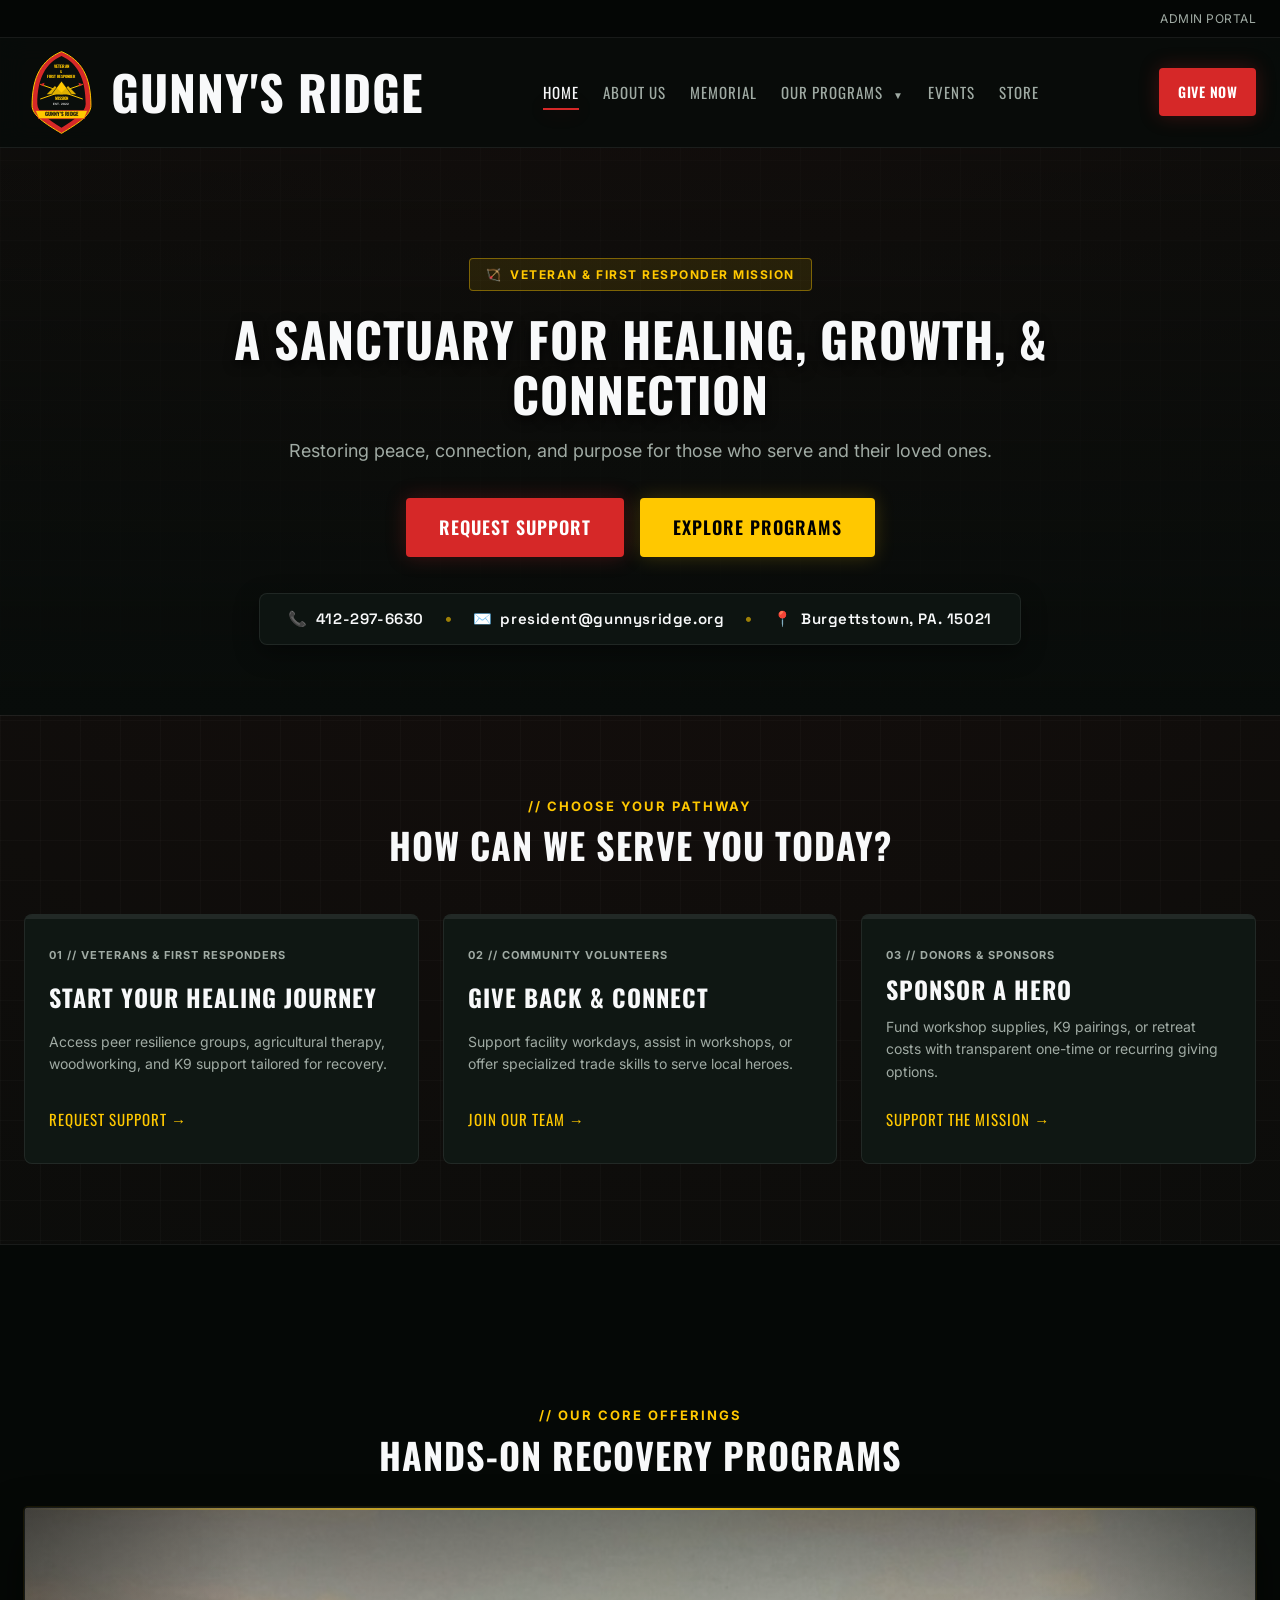
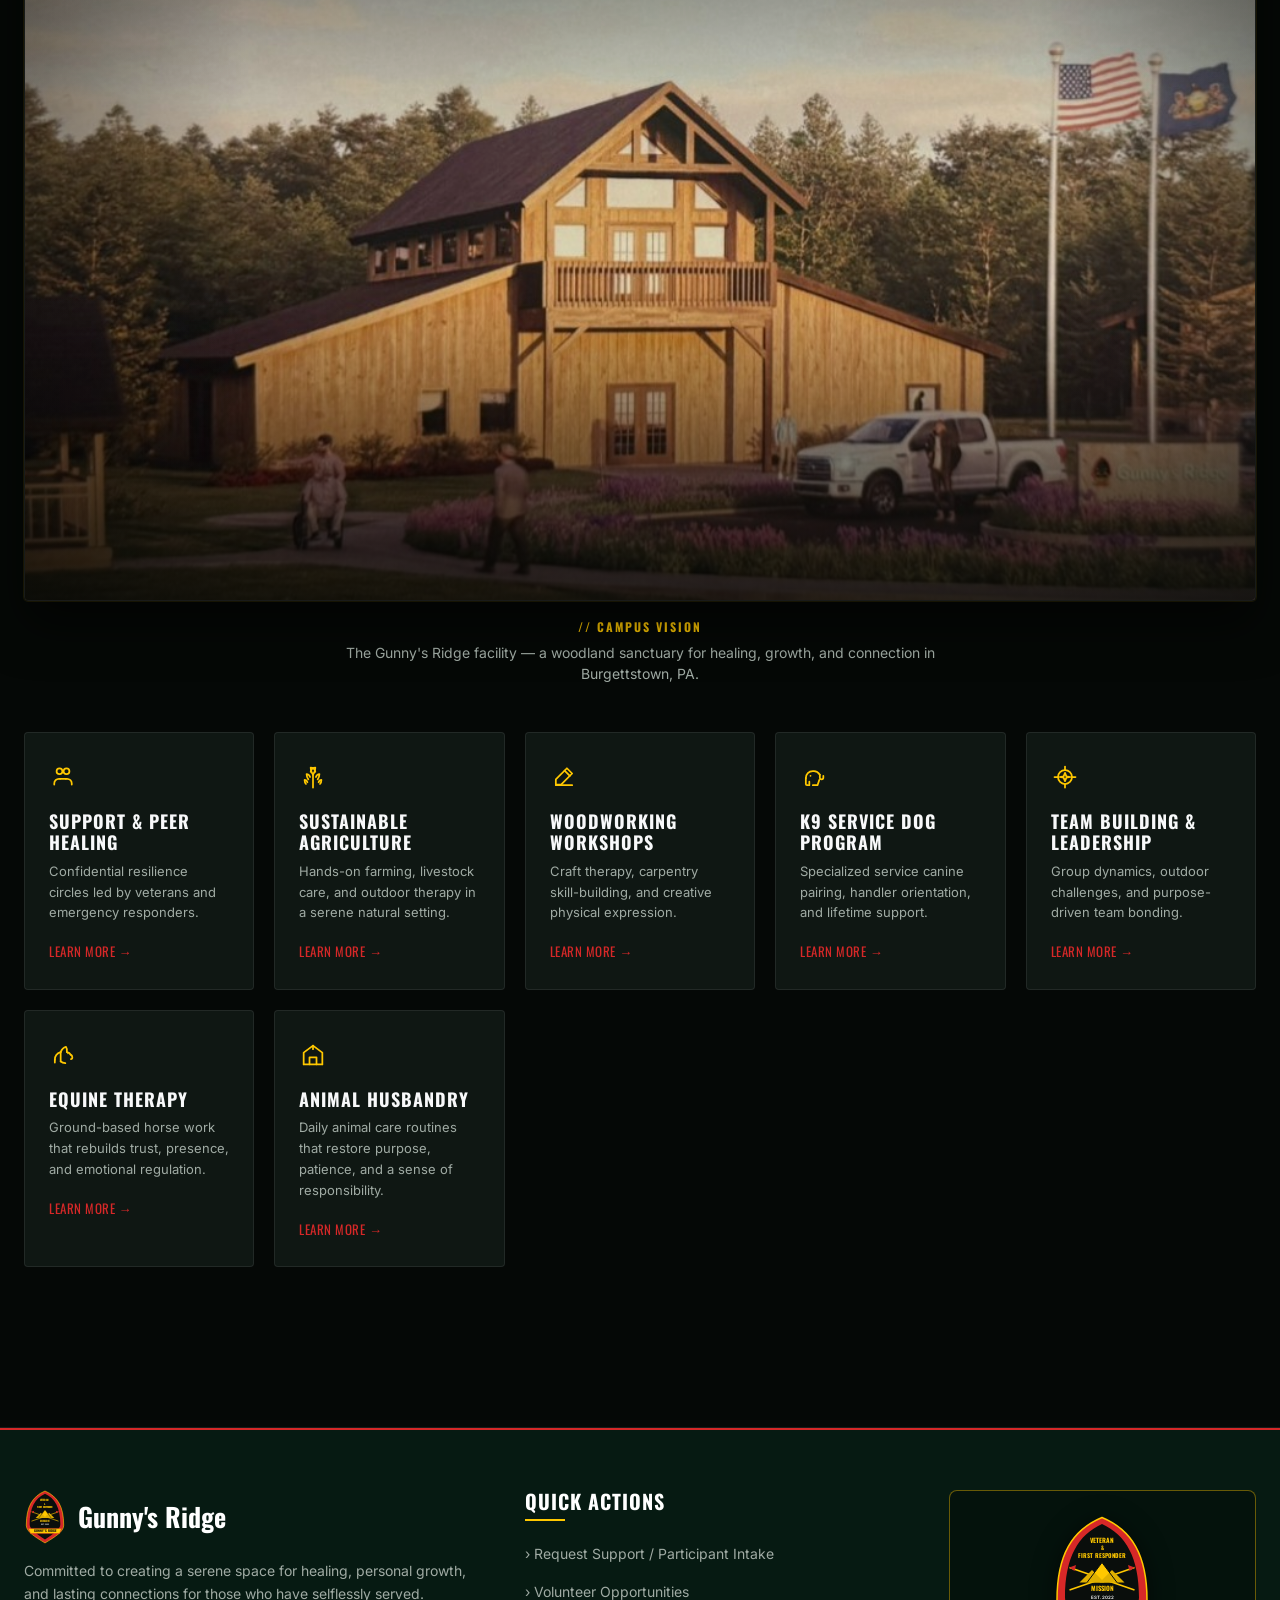
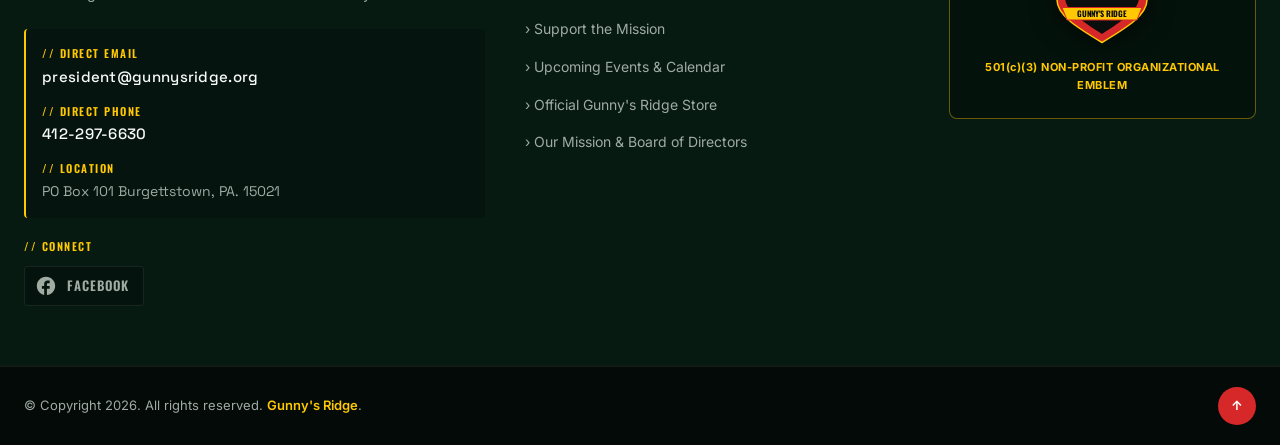
==== commit 303a7b7c: "Added Donation CTA and setup donation funnel" ====
--- a/index.html
+++ b/index.html
@@ -96,12 +96,12 @@
           <li><a href="index.html#shop" class="nav-item">STORE</a></li>
         </ul>
         <div class="nav-cta-mobile">
-          <a href="index.html#donate" class="btn btn-crimson">DONATE NOW</a>
+          <a href="donate/donate.html#give" class="btn btn-crimson">GIVE NOW</a>
         </div>
       </nav>
 
       <div class="nav-cta-desktop">
-        <a href="index.html#donate" class="btn btn-crimson">DONATE NOW</a>
+        <a href="donate/donate.html#give" class="btn btn-crimson">GIVE NOW</a>
       </div>
     </div>
   </header>
@@ -162,7 +162,7 @@
           <div class="card-badge">03 // DONORS &amp; SPONSORS</div>
           <h3 class="card-title">Sponsor A Hero</h3>
           <p class="card-desc">Fund workshop supplies, K9 pairings, or retreat costs with transparent one-time or recurring giving options.</p>
-          <a href="#donate" class="card-link">GIVE MONTHLY →</a>
+          <a href="donate/donate.html#monthly" class="card-link">SUPPORT THE MISSION →</a>
         </article>
       </div>
     </section>
@@ -361,7 +361,7 @@
         <ul class="footer-links">
           <li><a href="index.html#intake">› Request Support / Participant Intake</a></li>
           <li><a href="index.html#volunteer">› Volunteer Opportunities</a></li>
-          <li><a href="index.html#donate">› Sponsor a Program / Donate</a></li>
+          <li><a href="donate/donate.html#give">› Support the Mission</a></li>
           <li><a href="events/events.html">› Upcoming Events &amp; Calendar</a></li>
           <li><a href="index.html#shop">› Official Gunny's Ridge Store</a></li>
           <li><a href="about_us/about_us.html">› Our Mission &amp; Board of Directors</a></li>
--- a/shared.css
+++ b/shared.css
@@ -243,6 +243,13 @@
 
 .nav-cta-desktop {
   flex-shrink: 0;
+}
+
+.nav-cta-desktop .btn,
+.nav-cta-mobile .btn {
+  font-size: 14px;
+  letter-spacing: 0.5px;
+  padding: 12px 18px;
 }
 
 .nav-cta-mobile {
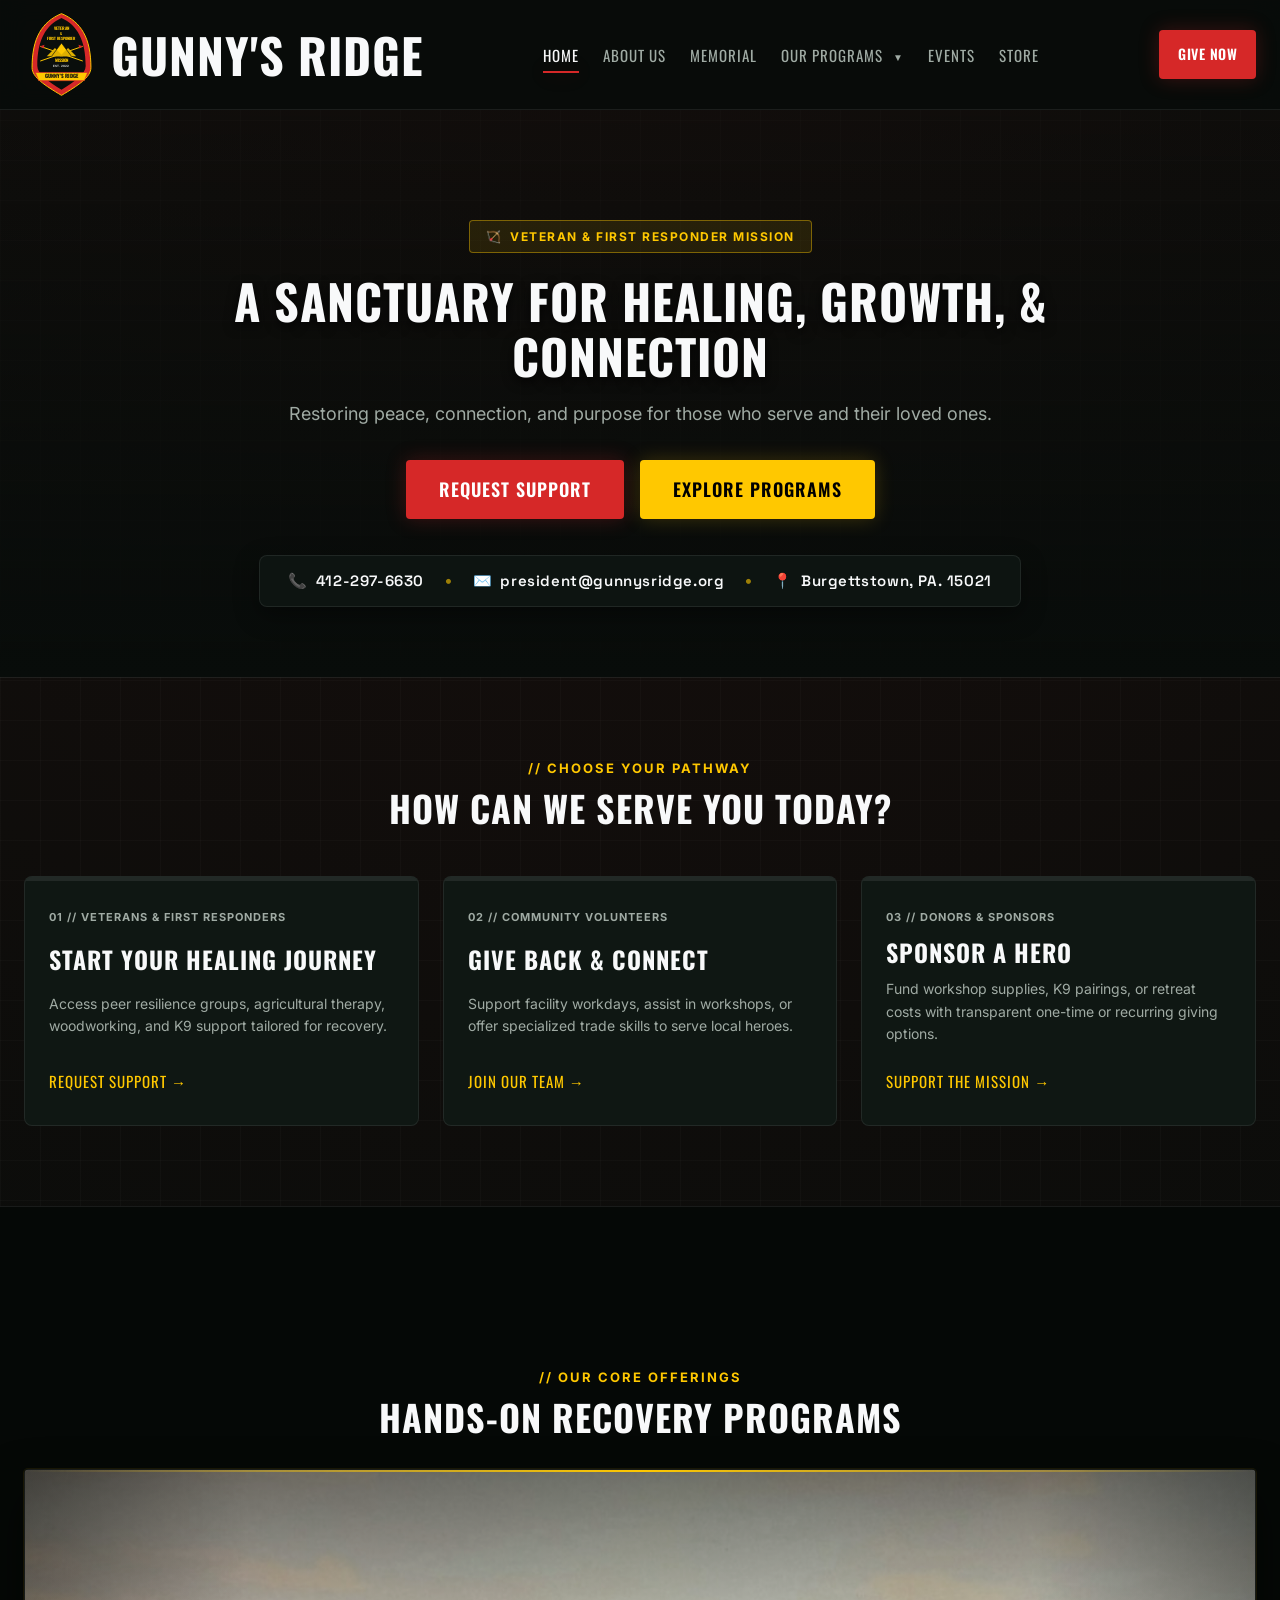
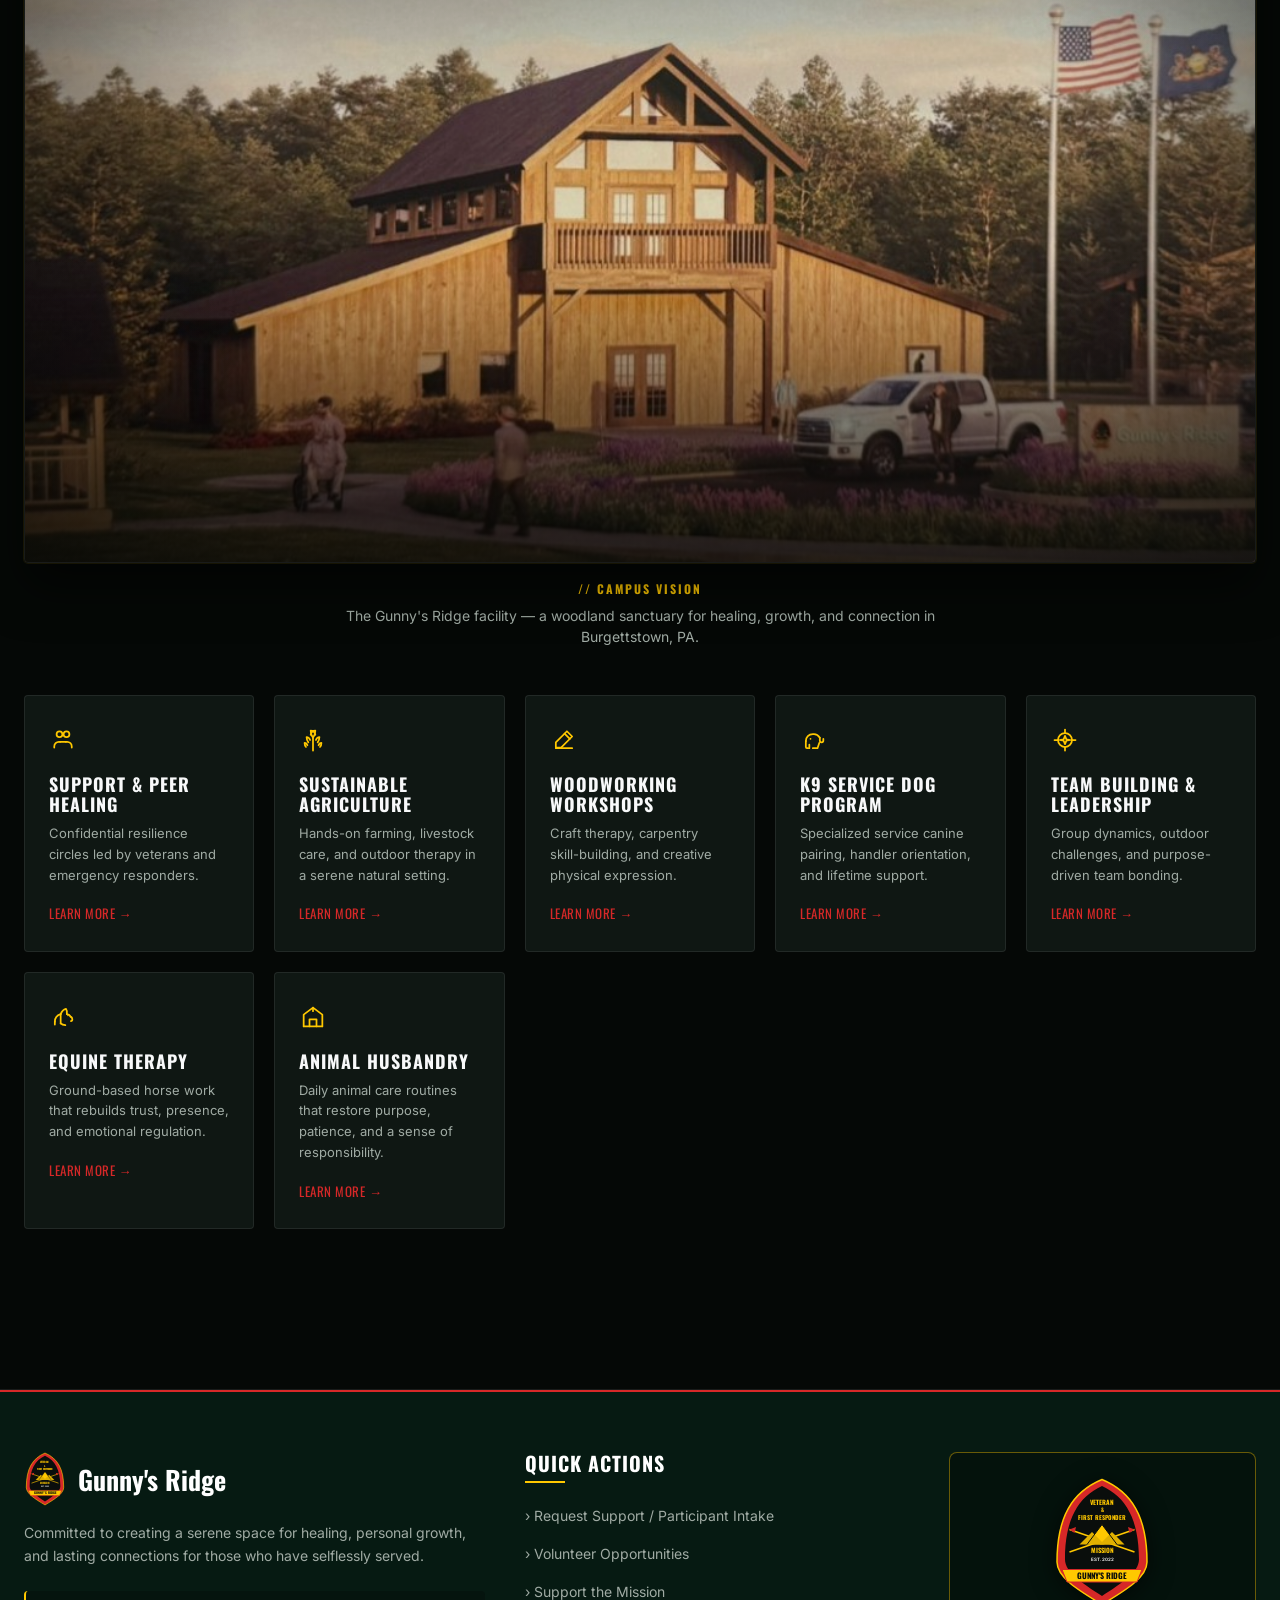
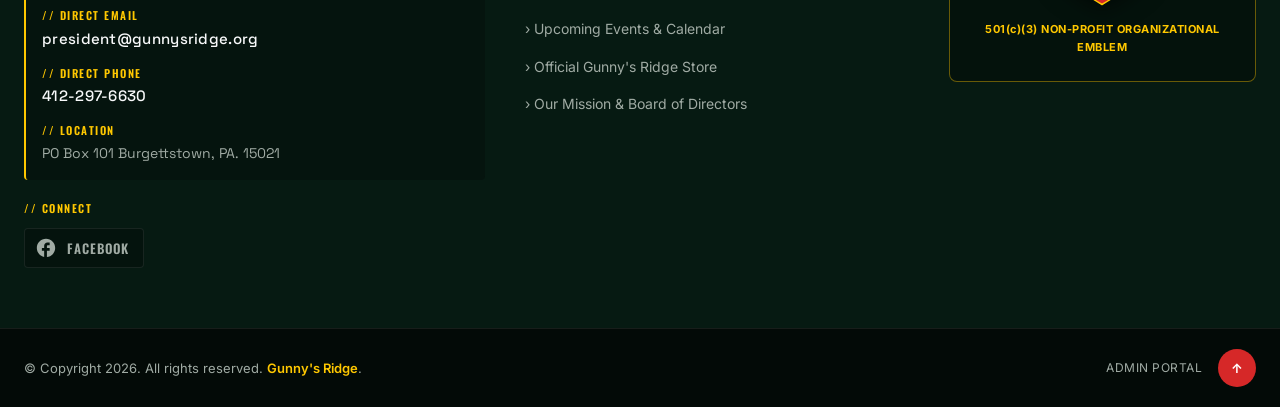
==== commit d7890d96: "Moved Admin Portal Login" ====
--- a/index.html
+++ b/index.html
@@ -51,16 +51,6 @@
     </symbol>
   </svg>
 
-  <!-- Clean Top Utility Bar -->
-  <div class="utility-bar">
-    <div class="utility-container">
-      <div class="utility-actions">
-        <a href="#admin" class="admin-link">Admin Portal</a>
-      </div>
-    </div>
-  </div>
-
-<!-- Primary Navigation Header -->
   <header class="navbar">
     <div class="nav-container">
       <a href="index.html" class="brand-logo">
@@ -381,9 +371,12 @@
     <div class="footer-bottom">
       <div class="bottom-container">
         <p>© Copyright 2026. All rights reserved. <span class="highlight-text">Gunny's Ridge</span>.</p>
-        <a href="#top" class="back-to-top" aria-label="Back to Top">
-          <span>↑</span>
-        </a>
+        <div class="footer-bottom-actions">
+          <a href="#admin" class="admin-link">Admin Portal</a>
+          <a href="#top" class="back-to-top" aria-label="Back to Top">
+            <span>↑</span>
+          </a>
+        </div>
       </div>
     </div>
   </footer>
--- a/shared.css
+++ b/shared.css
@@ -124,24 +124,6 @@
   transform: translateY(-2px);
 }
 
-/* Utility bar */
-.utility-bar {
-  background-color: #040605;
-  border-bottom: 1px solid var(--border-subtle);
-  font-size: 13px;
-  padding: 8px 0;
-}
-
-.utility-container {
-  max-width: 1280px;
-  margin: 0 auto;
-  padding: 0 24px;
-  display: flex;
-  justify-content: flex-end;
-  align-items: center;
-  gap: 12px;
-}
-
 .admin-link {
   color: var(--text-muted);
   font-size: 12px;
@@ -152,6 +134,12 @@
 
 .admin-link:hover {
   color: var(--text-primary);
+}
+
+.footer-bottom-actions {
+  display: flex;
+  align-items: center;
+  gap: 16px;
 }
 
 /* Navbar */
@@ -772,15 +760,58 @@
 }
 
 @media (max-width: 1024px) {
+  .nav-container {
+    gap: 10px;
+    padding: 10px 16px;
+  }
+
+  .brand-logo {
+    order: 1;
+    margin-right: auto;
+    min-width: 0;
+    flex-shrink: 1;
+    gap: 8px;
+  }
+
+  .logo-img {
+    height: 56px;
+    width: 50px;
+  }
+
+  .brand-title {
+    font-size: 22px;
+    letter-spacing: 0.5px;
+    min-width: 0;
+    overflow: hidden;
+    text-overflow: ellipsis;
+  }
+
+  /* Keep Give Now visible in the header bar on mobile */
   .nav-cta-desktop {
-    display: none;
+    display: block;
+    order: 2;
+    flex-shrink: 0;
+  }
+
+  .nav-cta-desktop .btn {
+    font-size: 12px;
+    letter-spacing: 0.4px;
+    padding: 10px 14px;
+    white-space: nowrap;
+  }
+
+  .nav-toggle-input {
+    order: 3;
   }
 
   .nav-toggle-label {
     display: flex;
+    order: 4;
+    flex-shrink: 0;
   }
 
   .nav-menu {
+    order: 5;
     position: absolute;
     top: 100%;
     left: 0;
@@ -863,8 +894,24 @@
     display: none;
   }
 
+  .nav-container {
+    gap: 6px;
+    padding: 8px 10px;
+  }
+
+  .logo-img {
+    height: 44px;
+    width: 39px;
+  }
+
   .brand-title {
-    font-size: 24px;
+    font-size: 16px;
+    letter-spacing: 0.3px;
+  }
+
+  .nav-cta-desktop .btn {
+    font-size: 11px;
+    padding: 8px 10px;
   }
 
   .page-hero-title {
@@ -898,4 +945,35 @@
     gap: 12px;
     text-align: center;
   }
-}
+
+  .footer-bottom-actions {
+    justify-content: center;
+  }
+}
+
+/* iPhone / small phones: keep brand text visible; compress spacing instead of hiding it */
+@media (max-width: 400px) {
+  .nav-container {
+    gap: 6px;
+    padding: 8px 8px;
+  }
+
+  .brand-logo {
+    gap: 6px;
+  }
+
+  .logo-img {
+    height: 40px;
+    width: 36px;
+  }
+
+  .brand-title {
+    font-size: 15px;
+    letter-spacing: 0.2px;
+  }
+
+  .nav-cta-desktop .btn {
+    font-size: 10px;
+    padding: 8px 8px;
+  }
+}
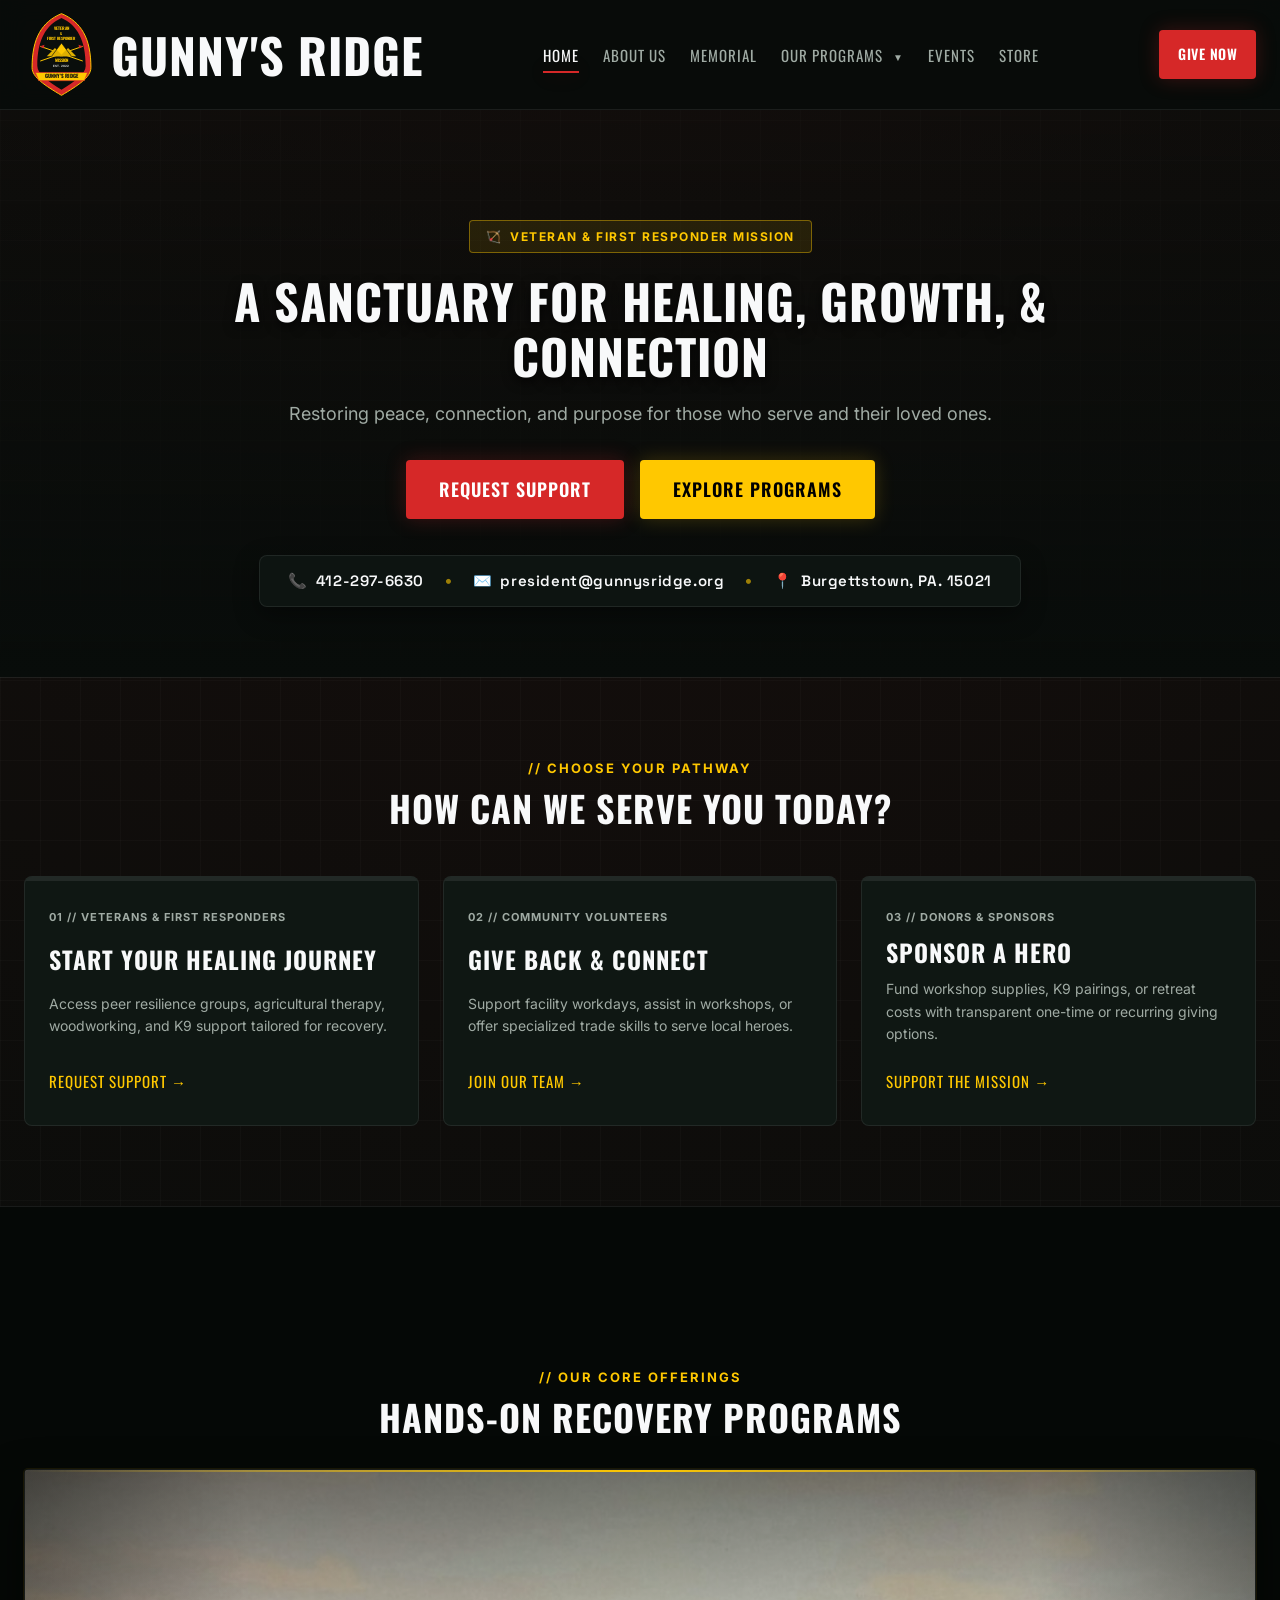
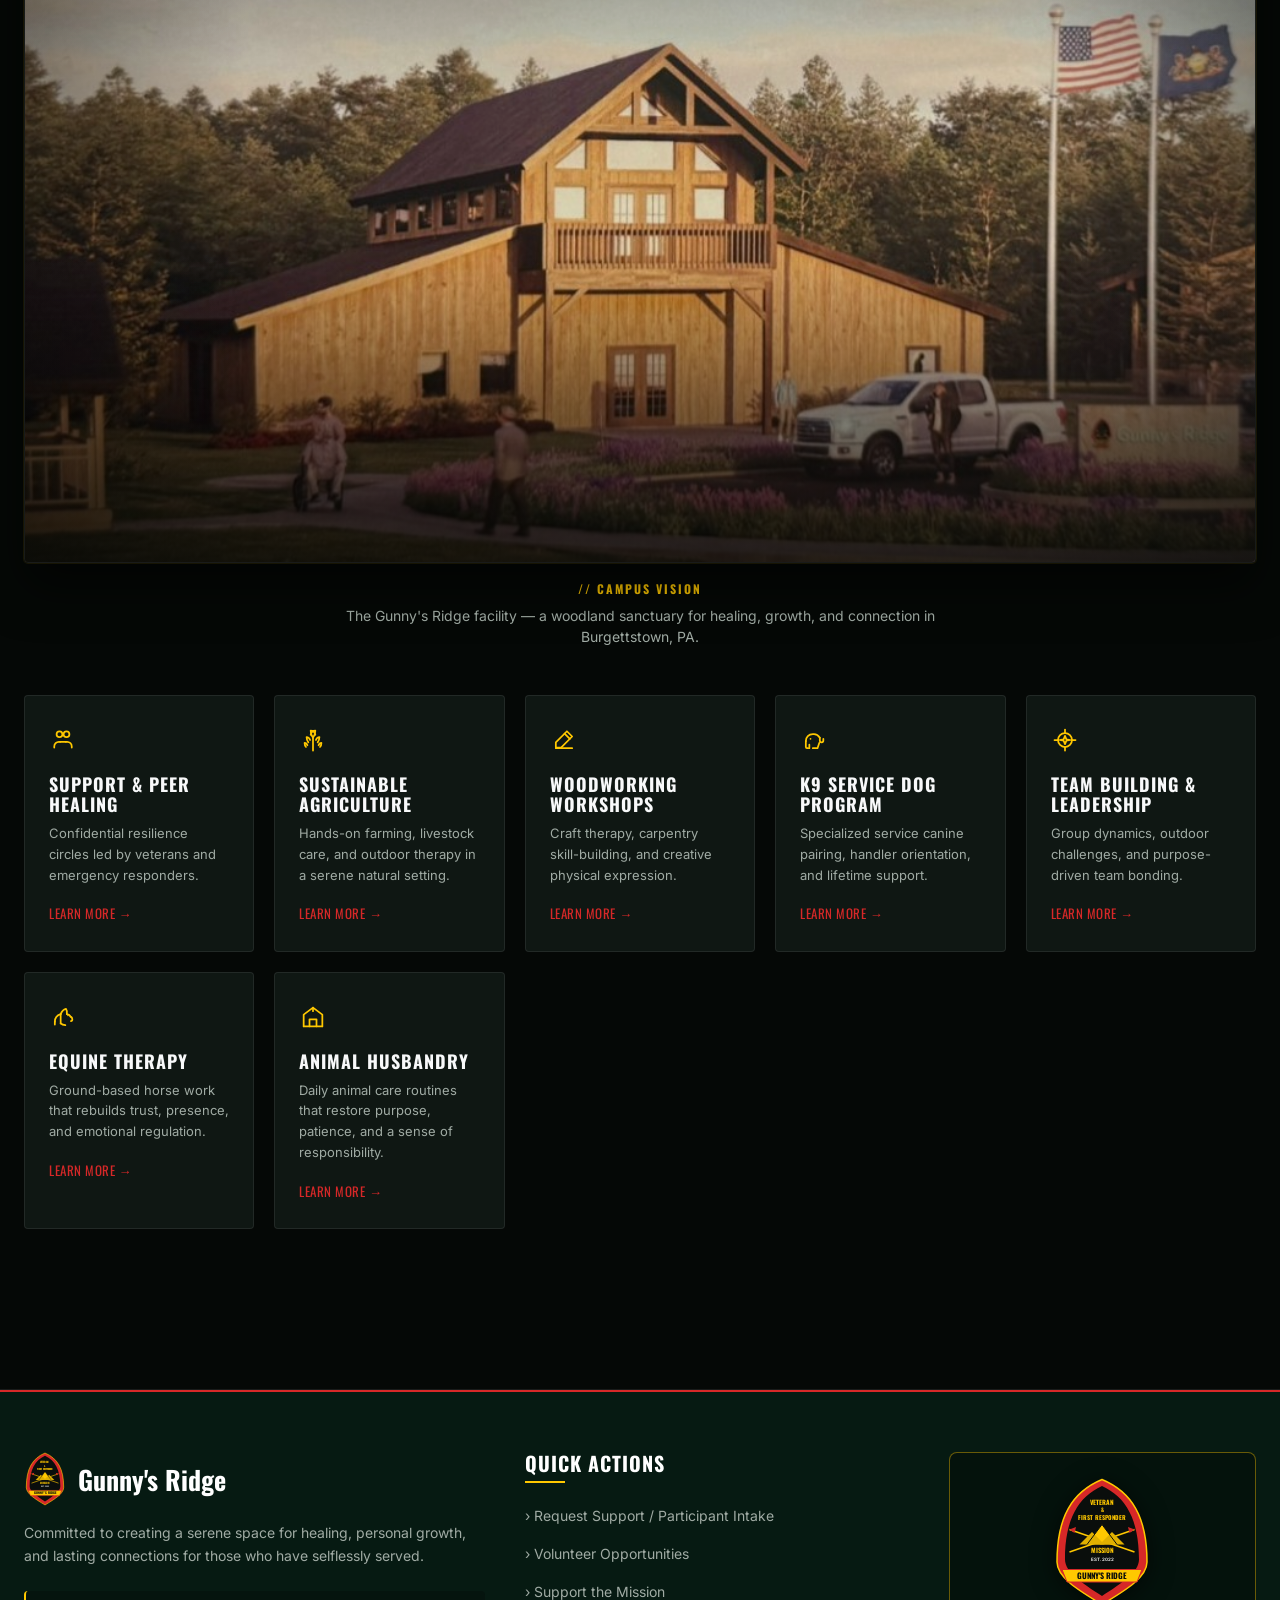
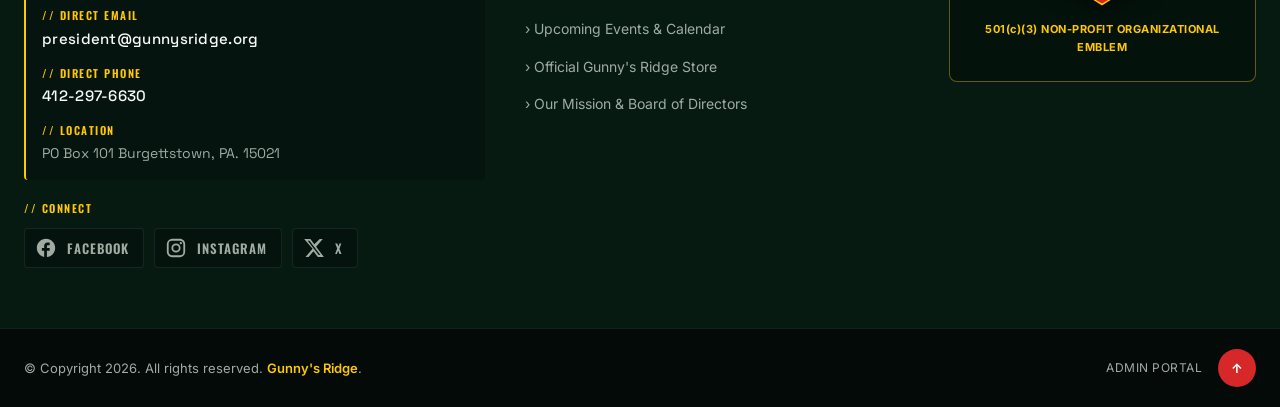
==== commit 2f409df7: "Added instagram and X social links" ====
--- a/index.html
+++ b/index.html
@@ -341,6 +341,28 @@
                 <span class="social-link-label">Facebook</span>
               </a>
             </li>
+            <li>
+              <a href="#"
+                 class="social-link"
+                 aria-label="Gunny's Ridge on Instagram — coming soon"
+                 title="Instagram coming soon">
+                <svg viewBox="0 0 24 24" aria-hidden="true" focusable="false">
+                  <path d="M7.8 2h8.4C19.4 2 22 4.6 22 7.8v8.4a5.8 5.8 0 0 1-5.8 5.8H7.8C4.6 22 2 19.4 2 16.2V7.8A5.8 5.8 0 0 1 7.8 2m-.2 2A3.6 3.6 0 0 0 4 7.6v8.8C4 18.39 5.61 20 7.6 20h8.8a3.6 3.6 0 0 0 3.6-3.6V7.6C20 5.61 18.39 4 16.4 4H7.6m9.65 1.5a1.25 1.25 0 0 1 1.25 1.25A1.25 1.25 0 0 1 17.25 8 1.25 1.25 0 0 1 16 6.75a1.25 1.25 0 0 1 1.25-1.25M12 7a5 5 0 0 1 5 5 5 5 0 0 1-5 5 5 5 0 0 1-5-5 5 5 0 0 1 5-5m0 2a3 3 0 0 0-3 3 3 3 0 0 0 3 3 3 3 0 0 0 3-3 3 3 0 0 0-3-3z"/>
+                </svg>
+                <span class="social-link-label">Instagram</span>
+              </a>
+            </li>
+            <li>
+              <a href="#"
+                 class="social-link"
+                 aria-label="Gunny's Ridge on X — coming soon"
+                 title="X coming soon">
+                <svg viewBox="0 0 24 24" aria-hidden="true" focusable="false">
+                  <path d="M18.244 2.25h3.308l-7.227 8.26 8.502 11.24H16.17l-4.714-6.231-5.401 6.231H2.743l7.727-8.829L1.254 2.25H8.08l4.253 5.622L18.244 2.25zm-1.161 17.52h1.833L7.084 4.126H5.117L17.083 19.77z"/>
+                </svg>
+                <span class="social-link-label">X</span>
+              </a>
+            </li>
           </ul>
         </div>
       </div>
